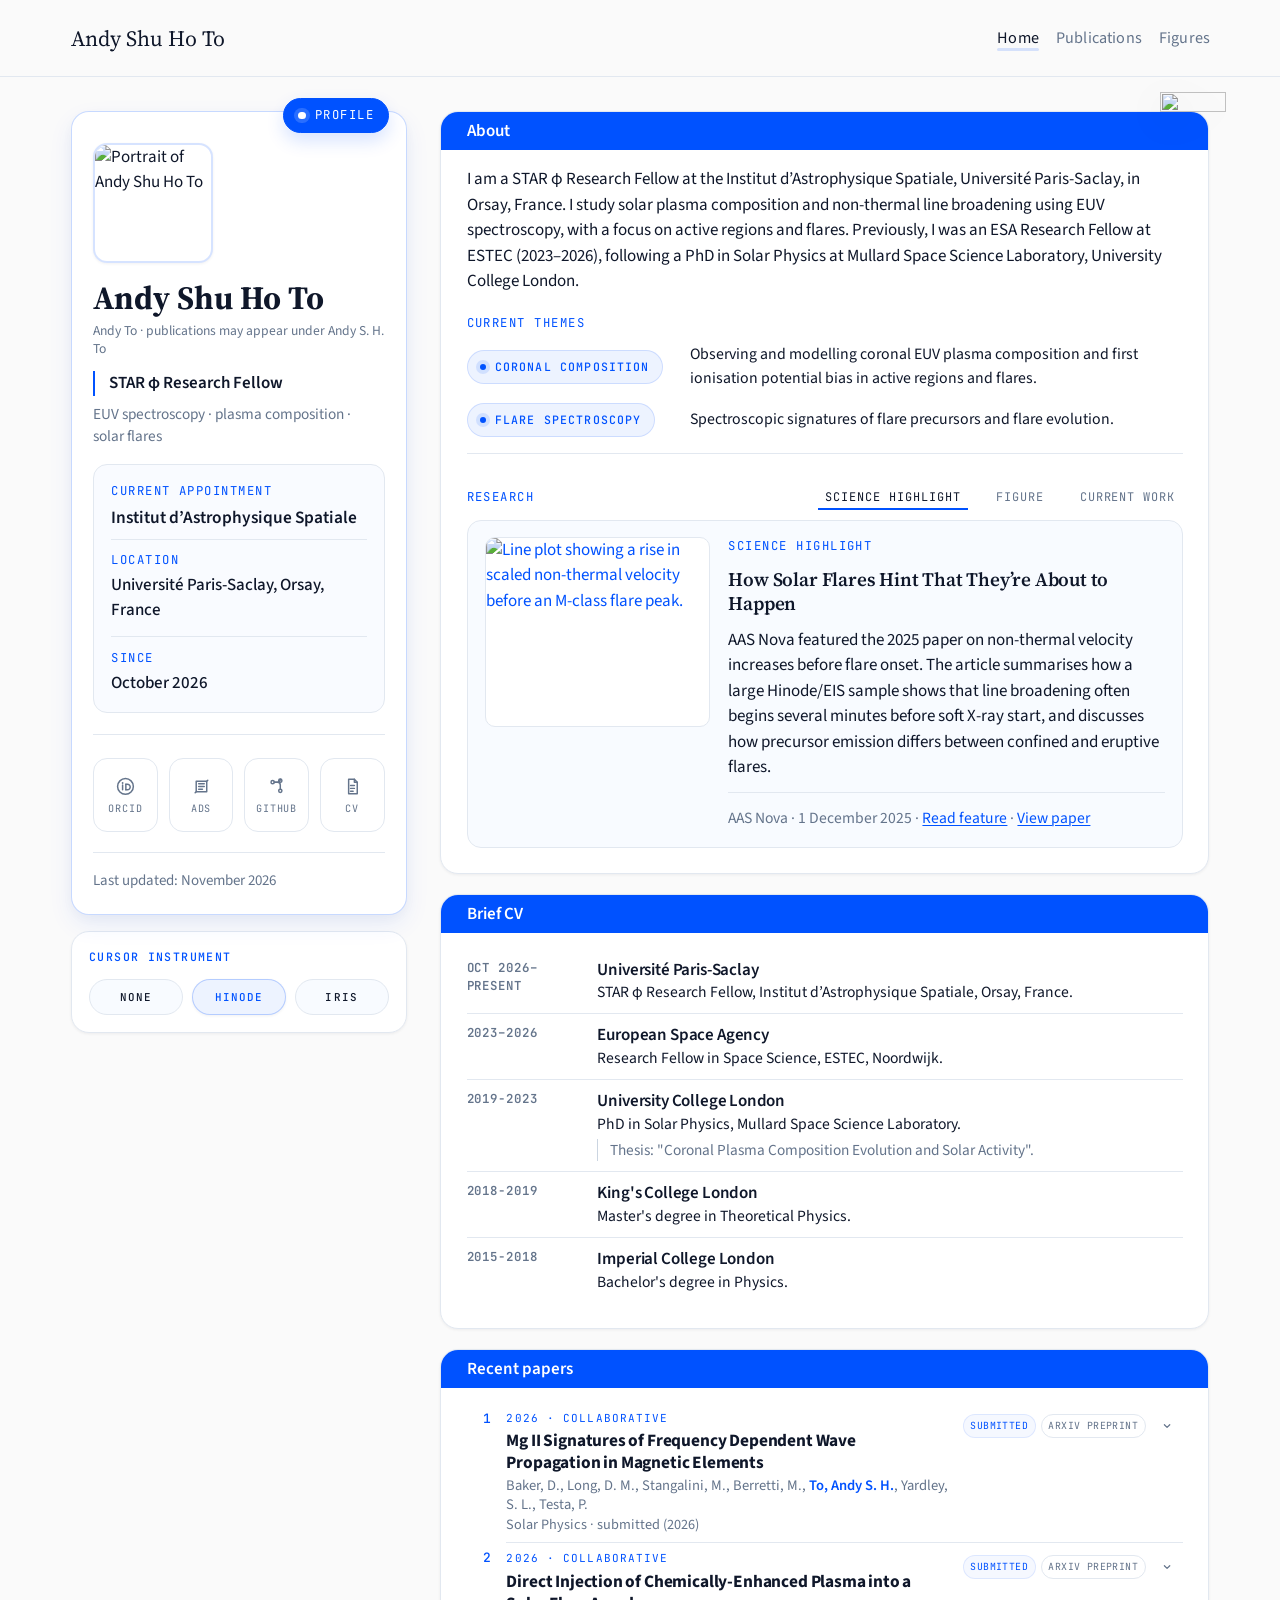
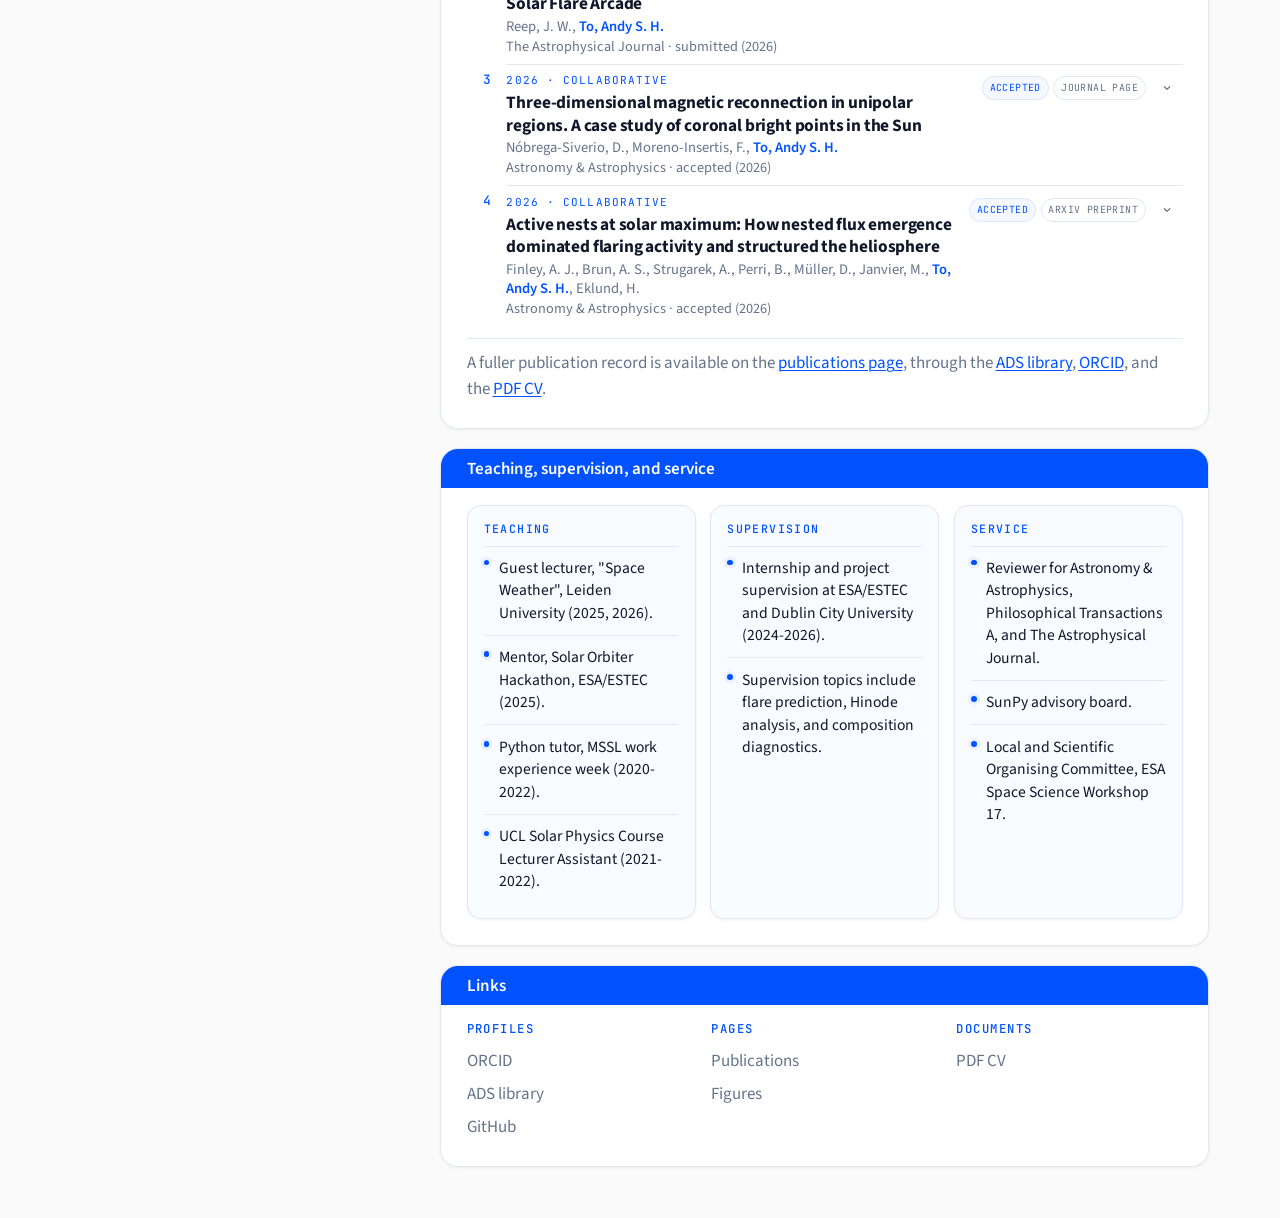
==== index.html @ 76ee3277 "Bring active research tab underline closer to its label" ====
<!DOCTYPE html>
<html lang="en">
<head>
<meta charset="utf-8"/>
<meta content="width=device-width, initial-scale=1.0" name="viewport"/>
<title>Andy Shu Ho To (Andy To) | Solar Physicist at IAS, Paris-Saclay</title>
<meta content="Academic homepage of Andy Shu Ho To, also listed as Andy To, a STAR φ Research Fellow at IAS, Université Paris-Saclay, in Orsay working on EUV spectroscopy, coronal plasma composition, solar flares, publications, and figures." name="description"/>
<meta content="Andy Shu Ho To" name="author"/>
<meta content="index, follow, max-image-preview:large" name="robots"/>
<meta content="index, follow, max-image-preview:large" name="googlebot"/>
<meta content="Andy Shu Ho To, Andy To, solar physics, solar physicist, EUV spectroscopy, ESTEC, ESA, solar flares, coronal plasma composition" name="keywords"/>
<meta content="#fafafa" name="theme-color"/>
<link href="./images/decorations/favicon-sun.png" rel="icon" type="image/png"/>
<link href="./images/decorations/favicon-sun.png" rel="apple-touch-icon"/>
<link href="https://andyto1234.github.io/" rel="canonical"/>
<meta content="Andy Shu Ho To (Andy To) | Solar Physicist at ESTEC" property="og:title"/>
<meta content="Solar physics, EUV spectroscopy, plasma composition, flare research, publications, figures, and academic activity by Andy Shu Ho To." property="og:description"/>
<meta content="profile" property="og:type"/>
<meta content="https://andyto1234.github.io/" property="og:url"/>
<meta content="Andy Shu Ho To" property="og:site_name"/>
<meta content="https://andyto1234.github.io/images/profile-2026.jpg" property="og:image"/>
<meta content="Portrait of Andy Shu Ho To, solar physicist and STAR φ Research Fellow." property="og:image:alt"/>
<meta content="summary_large_image" name="twitter:card"/>
<meta content="Andy Shu Ho To (Andy To) | Solar Physicist at ESTEC" name="twitter:title"/>
<meta content="Solar physics, EUV spectroscopy, plasma composition, flare research, publications, figures, and academic activity by Andy Shu Ho To." name="twitter:description"/>
<meta content="https://andyto1234.github.io/images/profile-2026.jpg" name="twitter:image"/>
<meta content="Portrait of Andy Shu Ho To, solar physicist and STAR φ Research Fellow." name="twitter:image:alt"/>
<link href="https://fonts.googleapis.com" rel="preconnect"/>
<link crossorigin="" href="https://fonts.gstatic.com" rel="preconnect"/>
<link href="https://fonts.googleapis.com/css2?family=JetBrains+Mono:wght@500&amp;family=Source+Sans+3:wght@400;600;700&amp;family=Source+Serif+4:wght@400;600&amp;display=swap" rel="stylesheet"/>
<link href="./style.css?v=20261106-tab-underline" rel="stylesheet"/>
<script type="application/ld+json">{
      "@context": "https://schema.org",
      "@graph": [
            {
                  "@type": "WebSite",
                  "@id": "https://andyto1234.github.io/#website",
                  "url": "https://andyto1234.github.io/",
                  "name": "Andy Shu Ho To",
                  "alternateName": "Andy To",
                  "description": "Academic homepage of Andy Shu Ho To with solar-physics research, publications, figures, and academic activity."
            },
            {
                  "@type": "Person",
                  "@id": "https://andyto1234.github.io/#person",
                  "name": "Andy Shu Ho To",
                  "alternateName": [
                        "Andy To",
                        "Andy S. H. To",
                        "Andy SH To"
                  ],
                  "givenName": "Andy",
                  "additionalName": "Shu Ho",
                  "familyName": "To",
                  "url": "https://andyto1234.github.io/",
                  "image": "https://andyto1234.github.io/images/profile-2026.jpg",
                  "description": "Solar physicist working on EUV spectroscopy, plasma composition, and solar flares at IAS, Université Paris-Saclay.",
                  "jobTitle": "STAR φ Research Fellow",
                  "mainEntityOfPage": "https://andyto1234.github.io/",
                  "identifier": "https://orcid.org/0000-0003-0774-9084",
                  "worksFor": {
                        "@type": "Organization",
                        "name": "Institut d’Astrophysique Spatiale, Université Paris-Saclay"
                  },
                  "workLocation": {
                        "@type": "Place",
                        "name": "Orsay, France"
                  },
                  "alumniOf": [
                        {
                              "@type": "CollegeOrUniversity",
                              "name": "University College London"
                        },
                        {
                              "@type": "CollegeOrUniversity",
                              "name": "King's College London"
                        },
                        {
                              "@type": "CollegeOrUniversity",
                              "name": "Imperial College London"
                        }
                  ],
                  "knowsAbout": [
                        "Solar physics",
                        "EUV spectroscopy",
                        "Coronal plasma composition",
                        "First ionisation potential bias",
                        "Solar flares"
                  ],
                  "sameAs": [
                        "https://orcid.org/0000-0003-0774-9084",
                        "https://github.com/andyto1234",
                        "https://ui.adsabs.harvard.edu/search/q=orcid%3A0000-0003-0774-9084&sort=date+desc"
                  ]
            },
            {
                  "@type": "BreadcrumbList",
                  "@id": "https://andyto1234.github.io/#breadcrumb",
                  "itemListElement": [
                        {
                              "@type": "ListItem",
                              "position": 1,
                              "name": "Home",
                              "item": "https://andyto1234.github.io/"
                        }
                  ]
            }
      ]
}</script>
</head>
<body>
<a class="skip-link" href="#main-content">Skip to content</a>
<header class="site-header">
<div class="container site-header__inner">
<a class="site-title" href="./">Andy Shu Ho To</a>
<nav aria-label="Primary" class="site-nav">
<a aria-current="page" href="./">Home</a>
<a href="./publications.html">Publications</a>
<a href="./figures.html">Figures</a>
</nav>
</div>
</header>
<main class="container page-layout" id="main-content">
<div class="rail-column">
<aside class="profile-card">
<p class="section-tag section-tag--inverted profile-card__tag">
<span aria-hidden="true" class="section-tag__dot"></span>
<span>Profile</span>
</p>
<img alt="Portrait of Andy Shu Ho To" class="profile-card__avatar" height="120" src="./images/profile-2026.jpg" width="120"/>
<h1 class="profile-card__name">Andy Shu Ho To</h1>
<p class="profile-card__alias">Andy To · publications may appear under Andy S. H. To</p>
<p class="profile-card__role">STAR φ Research Fellow</p>
<p class="profile-card__descriptor">
            EUV spectroscopy · plasma composition · solar flares
          </p>
<div class="profile-card__appointment">
<p class="appointment-card__label">Current appointment</p>
<h3 class="appointment-card__title">Institut d’Astrophysique Spatiale</h3>
<ul class="appointment-card__meta">
<li>
<span class="appointment-card__meta-label">Location</span>
<span>Université Paris-Saclay, Orsay, France</span>
</li>
<li>
<span class="appointment-card__meta-label">Since</span>
<span>October 2026</span>
</li>
</ul>
</div>
<ul aria-label="Profile links" class="profile-card__links">
<li>
<a aria-label="ORCID" class="profile-card__icon-link" href="https://orcid.org/0000-0003-0774-9084" rel="noreferrer noopener" target="_blank" title="ORCID">
<svg aria-hidden="true" viewbox="0 0 24 24">
<circle cx="12" cy="12" r="8.25"></circle>
<circle cx="9" cy="8.4" fill="currentColor" r="0.95" stroke="none"></circle>
<path d="M9 10.5v5"></path>
<path d="M12.4 15.5v-5.9"></path>
<path d="M12.4 9.6h1.6a2.95 2.95 0 1 1 0 5.9h-1.6"></path>
</svg>
<span class="profile-card__icon-label">ORCID</span>
<span class="sr-only">ORCID</span></a>
</li>
<li>
<a aria-label="ADS library" class="profile-card__icon-link" href="https://ui.adsabs.harvard.edu/search/q=orcid%3A0000-0003-0774-9084&amp;sort=date+desc" rel="noreferrer noopener" target="_blank" title="ADS library">
<svg aria-hidden="true" viewbox="0 0 24 24">
<path d="M6.5 6.5h11v11h-11z"></path>
<path d="M9.1 9.2h5.8"></path>
<path d="M9.1 12h5.8"></path>
<path d="M9.1 14.8h3.9"></path>
<path d="M18.6 5.4l-1.1 1.1"></path>
<path d="M5.4 18.6l1.1-1.1"></path>
</svg>
<span class="profile-card__icon-label">ADS</span>
<span class="sr-only">ADS library</span></a>
</li>
<li>
<a aria-label="GitHub" class="profile-card__icon-link" href="https://github.com/andyto1234" rel="noreferrer noopener" target="_blank" title="GitHub">
<svg aria-hidden="true" viewbox="0 0 24 24">
<circle cx="8" cy="7.5" r="1.7"></circle>
<circle cx="16" cy="6" r="1.7"></circle>
<circle cx="16" cy="16.5" r="1.7"></circle>
<path d="M9.7 7.5h3.3a3 3 0 0 0 3-3"></path>
<path d="M9.7 7.5h3.3a3 3 0 0 1 3 3v4.3"></path>
</svg>
<span class="profile-card__icon-label">GitHub</span>
<span class="sr-only">GitHub</span></a>
</li>
<li>
<a aria-label="PDF CV" class="profile-card__icon-link" download="" href="./documents/andy-shu-ho-to-cv.pdf" title="PDF CV">
<svg aria-hidden="true" viewbox="0 0 24 24">
<path d="M8 4.5h6l3 3v12H8z"></path>
<path d="M14 4.5v3h3"></path>
<path d="M10 11h4"></path>
<path d="M10 14h4"></path>
<path d="M10 17h2.7"></path>
</svg>
<span class="profile-card__icon-label">CV</span>
<span class="sr-only">PDF CV</span>
</a>
</li>
</ul>
<p class="profile-card__updated">Last updated: November 2026</p>
</aside>
<section aria-label="Cursor instrument" class="rail-card instrument-card">
<p class="instrument-card__label">Cursor instrument</p>
<div aria-label="Cursor instrument selector" class="instrument-switcher" role="group">
<button aria-pressed="false" class="instrument-switcher__button" data-cursor-instrument="none" type="button">
              None
            </button>
<button aria-pressed="true" class="instrument-switcher__button" data-cursor-instrument="hinode" type="button">
              Hinode
            </button>
<button aria-pressed="false" class="instrument-switcher__button" data-cursor-instrument="iris" type="button">
              IRIS
            </button>
</div>
</section>
</div>
<div class="content-column">
<section class="content-section intro-section content-section--bar" id="about">
<h2 class="section-header-bar">About</h2>
<figure aria-hidden="true" class="about-header__sun">
<img alt="" height="295" src="./images/decorations/about-sun.png" width="320"/>
</figure>
<div class="about-copy about-copy--wide">
<p class="about-summary">I am a STAR φ Research Fellow at the Institut d’Astrophysique Spatiale, Université Paris-Saclay, in Orsay, France. I study solar plasma composition and non-thermal line broadening using EUV spectroscopy, with a focus on active regions and flares. Previously, I was an ESA Research Fellow at ESTEC (2023–2026), following a PhD in Solar Physics at Mullard Space Science Laboratory, University College London.</p>
<div class="about-focus" id="science-interests">
<p class="about-focus__label">Current themes</p>
<div aria-label="Current themes" class="theme-detail-list">
<article class="theme-detail">
<p class="theme-detail__badge">
<span aria-hidden="true" class="theme-detail__dot"></span>
<span>Coronal composition</span>
</p>
<p class="theme-detail__body">
                    Observing and modelling coronal EUV plasma composition and first ionisation
                    potential bias in active regions and flares.
                  </p>
</article>
<article class="theme-detail">
<p class="theme-detail__badge">
<span aria-hidden="true" class="theme-detail__dot"></span>
<span>Flare spectroscopy</span>
</p>
<p class="theme-detail__body">
                    Spectroscopic signatures of flare precursors and flare
                    evolution.
                  </p>
</article>
</div>
</div>
<div class="about-support">
<div class="research-highlight" data-highlight-switcher="">
<div class="research-highlight__header">
<p class="research-highlight__label">Research</p>
<div aria-label="Research highlight views" class="research-highlight__tabs">
<button aria-controls="research-aas" aria-pressed="true" class="research-highlight__tab is-active" data-highlight-target="aas" type="button">
                      Science highlight
                    </button>
<button aria-controls="research-figure" aria-pressed="false" class="research-highlight__tab" data-highlight-target="figure" type="button">
                      Figure
                    </button>
<button aria-controls="current-work" aria-pressed="false" class="research-highlight__tab" data-highlight-target="current" type="button">Current work</button></div>
</div>
<div class="research-highlight__stage" data-highlight-stage="">
<div class="research-highlight__panel is-active" data-highlight-panel="aas" id="research-aas">
<div class="research-highlight__feature">
<a class="research-highlight__media" href="https://aasnova.org/2025/12/01/how-solar-flares-hint-that-theyre-about-to-happen/" rel="noreferrer noopener" target="_blank">
<img alt="Line plot showing a rise in scaled non-thermal velocity before an M-class flare peak." height="488" src="./images/highlights/aas-2025-onset.jpg" width="578"/>
</a>
<div class="research-highlight__body">
<p class="research-highlight__eyebrow">Science highlight</p>
<h3>How Solar Flares Hint That They’re About to Happen</h3>
<p>
                          AAS Nova featured the 2025 paper on non-thermal velocity
                          increases before flare onset. The article summarises how a
                          large Hinode/EIS sample shows that line broadening often
                          begins several minutes before soft X-ray start, and
                          discusses how precursor emission differs between confined
                          and eruptive flares.
                        </p>
<p class="research-highlight__meta">
                          AAS Nova · 1 December 2025 ·
                          <a href="https://aasnova.org/2025/12/01/how-solar-flares-hint-that-theyre-about-to-happen/" rel="noreferrer noopener" target="_blank">Read feature</a>
                          ·
                          <a href="https://ui.adsabs.harvard.edu/abs/2025ApJ...993..102T/abstract" rel="noreferrer noopener" target="_blank">View paper</a>
</p>
</div>
</div>
</div>
<div class="research-highlight__panel" data-highlight-panel="figure" hidden="" id="research-figure">
<div class="research-highlight__feature research-highlight__feature--wide-media">
<a class="research-highlight__media" href="./figures.html#paper-2024">
<img alt="Illustration of flare-loop downflows, chromospheric evaporation, and high- and low-FIP-bias plasma in reconnected loops." height="643" src="./images/figures/to-2024-downflow-illustration.png" width="1800"/>
</a>
<div class="research-highlight__body">
<p class="research-highlight__eyebrow">Paper figure</p>
<h3>Illustrating reconnection downflows and flare-loop composition</h3>
<p>
                          This illustration from To et al. (2024) summarizes the
                          interpretation proposed for the 2017 September 10 flare:
                          low-FIP-bias chromospheric evaporation fills the lower
                          flare loops, while high-FIP-bias plasma from reconnection
                          downflows remains concentrated near the loop top.
                        </p>
<p class="research-highlight__meta">
                          Astronomy &amp; Astrophysics, 2024 ·
                          <a href="./figures.html#paper-2024">View figure notes</a>
</p>
</div>
</div>
</div>
<div aria-label="Current work" class="research-highlight__panel" data-highlight-panel="current" hidden="" id="current-work"><div class="research-highlight__feature research-highlight__feature--current-work">

<dl class="fact-grid">
<div class="fact-grid__item">
<dt>First-author work</dt>
<dd class="fact-grid__detail"><div class="fact-grid__entry"><p class="fact-grid__headline">Nonthermal line broadening at solar flare footpoints is primarily field-aligned.</p><p>Nature Communications · in review, 2026.</p></div><div class="fact-grid__entry"><p class="fact-grid__headline">Chromospheric dynamics and turbulence regulate the solar FIP effect.</p><p>Philosophical Transactions of the Royal Society A, 2026.</p></div></dd>
</div>
<div class="fact-grid__item">
<dt>Coordination</dt>
<dd class="fact-grid__detail">
<div class="fact-grid__entry">
<p class="fact-grid__headline">
                    Solar Orbiter, Hinode, and IRIS
                  </p>
<p>Co-observation coordinator, 2024-present.</p>
</div>
<div class="fact-grid__entry">
<p class="fact-grid__headline">IRIS</p>
<p>Planner, 2024-2025.</p>
</div>
</dd>
</div>
<div class="fact-grid__item">
<dt>Dataset</dt>
<dd class="fact-grid__detail">
<div class="fact-grid__entry">
<p class="fact-grid__headline">
<a href="https://doi.org/10.5281/zenodo.15613861" rel="noreferrer noopener" target="_blank">Hinode/EIS Solar Flare Footpoint Non-Thermal Velocity
                      Dataset (2011-2024)</a>
</p>
<p>Zenodo, 2025.</p>
</div>
</dd>
</div>
<div class="fact-grid__item">
<dt>Observing time</dt>
<dd class="fact-grid__detail">
<div class="fact-grid__entry">
<p class="fact-grid__headline">JVLA S-band programme</p>
<p>
                    PI for observations on the correlation between solar
                    abundances and F10.7 radio emission.
                  </p>
<p class="fact-grid__support">
                    Joint observations with GREGOR, SST, IRIS, and Hinode.
                  </p>
</div>
</dd>
</div>
</dl>
</div></div></div>
</div>
</div>
</div>
</section>

<section class="content-section content-section--bar" id="brief-cv">
<h2 class="section-header-bar">Brief CV</h2>
<div class="timeline"><div class="timeline__row"><p class="timeline__dates">Oct 2026–present</p><div><p class="timeline__title">Université Paris-Saclay</p><p class="timeline__detail">STAR φ Research Fellow, Institut d’Astrophysique Spatiale, Orsay, France.</p></div></div>
<div class="timeline__row">
<p class="timeline__dates">2023–2026</p>
<div>
<p class="timeline__title">European Space Agency</p>
<p class="timeline__detail">
                  Research Fellow in Space Science, ESTEC, Noordwijk.
                </p>
</div>
</div>
<div class="timeline__row">
<p class="timeline__dates">2019-2023</p>
<div>
<p class="timeline__title">University College London</p>
<p class="timeline__detail">
                  PhD in Solar Physics, Mullard Space Science Laboratory.
                </p>
<p class="timeline__subdetail">
                  Thesis: "Coronal Plasma Composition Evolution and Solar
                  Activity".
                </p>
</div>
</div>
<div class="timeline__row">
<p class="timeline__dates">2018-2019</p>
<div>
<p class="timeline__title">King's College London</p>
<p class="timeline__detail">
                  Master's degree in Theoretical Physics.
                </p>
</div>
</div>
<div class="timeline__row">
<p class="timeline__dates">2015-2018</p>
<div>
<p class="timeline__title">Imperial College London</p>
<p class="timeline__detail">Bachelor's degree in Physics.</p>
</div>
</div>
</div>
</section>
<section class="content-section content-section--bar" id="selected-publications">
<h2 class="section-header-bar">Recent papers</h2>
<ol class="publication-list publication-list--numbered"><li class="publication-list__item" data-kind="collaborative" data-year="2026">
<article class="publication-card publication-card--bibliography">
<div class="publication-card__header" data-publication-trigger="">
<div class="publication-card__copy">
<p class="publication-card__eyebrow">2026 · Collaborative</p>
<p class="publication-list__title"><a href="https://arxiv.org/abs/2610.38861" rel="noreferrer noopener" target="_blank">Mg II Signatures of Frequency Dependent Wave Propagation in Magnetic Elements</a></p>
<p class="publication-card__authors">Baker, D., Long, D. M., Stangalini, M., Berretti, M., <span class="author-highlight">To, Andy S. H.</span>, Yardley, S. L., Testa, P.</p>
<p class="publication-card__meta">Solar Physics · submitted (2026)</p>
</div>
<div class="publication-card__actions">
<span class="bibliography-entry__chip">Submitted</span>
<a class="bibliography-entry__link" href="https://arxiv.org/abs/2610.38861" rel="noreferrer noopener" target="_blank">arXiv preprint</a> <button aria-controls="abstract-2026-mg-ii-signatures-of-frequency-dependent-wave-propagation-in-magnetic-elements" aria-expanded="false" aria-label="Show summary for Mg II Signatures of Frequency Dependent Wave Propagation in Magnetic Elements" class="publication-card__toggle" type="button">
<svg aria-hidden="true" viewbox="0 0 24 24"><path d="M8 10l4 4 4-4"></path></svg>
</button>
</div>
</div>
<div class="publication-card__abstract" id="abstract-2026-mg-ii-signatures-of-frequency-dependent-wave-propagation-in-magnetic-elements">
<div class="publication-card__abstract-inner">
<p>IRIS Mg II profiles and photospheric tracking link chromospheric spectral states to high-frequency waves in magnetic elements.</p>
</div>
</div>
</article>
</li><li class="publication-list__item" data-kind="collaborative" data-year="2026">
<article class="publication-card publication-card--bibliography">
<div class="publication-card__header" data-publication-trigger="">
<div class="publication-card__copy">
<p class="publication-card__eyebrow">2026 · Collaborative</p>
<p class="publication-list__title"><a href="https://arxiv.org/abs/2610.28961" rel="noreferrer noopener" target="_blank">Direct Injection of Chemically-Enhanced Plasma into a Solar Flare Arcade</a></p>
<p class="publication-card__authors">Reep, J. W., <span class="author-highlight">To, Andy S. H.</span></p>
<p class="publication-card__meta">The Astrophysical Journal · submitted (2026)</p>
</div>
<div class="publication-card__actions">
<span class="bibliography-entry__chip">Submitted</span>
<a class="bibliography-entry__link" href="https://arxiv.org/abs/2610.28961" rel="noreferrer noopener" target="_blank">arXiv preprint</a> <button aria-controls="abstract-2026-direct-injection-of-chemically-enhanced-plasma-into-a-solar-flare-arcade" aria-expanded="false" aria-label="Show summary for Direct Injection of Chemically-Enhanced Plasma into a Solar Flare Arcade" class="publication-card__toggle" type="button">
<svg aria-hidden="true" viewbox="0 0 24 24"><path d="M8 10l4 4 4-4"></path></svg>
</button>
</div>
</div>
<div class="publication-card__abstract" id="abstract-2026-direct-injection-of-chemically-enhanced-plasma-into-a-solar-flare-arcade">
<div class="publication-card__abstract-inner">
<p>Modelling shows that reconnection-driven plasma injection can reproduce enriched flare arcades and bright loop-top knots.</p>
</div>
</div>
</article>
</li><li class="publication-list__item" data-kind="collaborative" data-year="2026">
<article class="publication-card publication-card--bibliography">
<div class="publication-card__header" data-publication-trigger="">
<div class="publication-card__copy">
<p class="publication-card__eyebrow">2026 · Collaborative</p>
<p class="publication-list__title"><a href="https://doi.org/10.1051/0004-6361/202662789" rel="noreferrer noopener" target="_blank">Three-dimensional magnetic reconnection in unipolar regions. A case study of coronal bright points in the Sun</a></p>
<p class="publication-card__authors">Nóbrega-Siverio, D., Moreno-Insertis, F., <span class="author-highlight">To, Andy S. H.</span></p>
<p class="publication-card__meta">Astronomy &amp; Astrophysics · accepted (2026)</p>
</div>
<div class="publication-card__actions">
<span class="bibliography-entry__chip">Accepted</span>
<a class="bibliography-entry__link" href="https://doi.org/10.1051/0004-6361/202662789" rel="noreferrer noopener" target="_blank">Journal page</a> <button aria-controls="abstract-2026-three-dimensional-magnetic-reconnection-in-unipolar-regions-a-case-study-of-coronal-bright-points-in-the-sun" aria-expanded="false" aria-label="Show summary for Three-dimensional magnetic reconnection in unipolar regions. A case study of coronal bright points in the Sun" class="publication-card__toggle" type="button">
<svg aria-hidden="true" viewbox="0 0 24 24"><path d="M8 10l4 4 4-4"></path></svg>
</button>
</div>
</div>
<div class="publication-card__abstract" id="abstract-2026-three-dimensional-magnetic-reconnection-in-unipolar-regions-a-case-study-of-coronal-bright-points-in-the-sun">
<div class="publication-card__abstract-inner">
<p>Bifrost simulations and Hinode/EIS observations connect reconnection in apparently unipolar regions with coronal-bright-point heating and upflows.</p>
</div>
</div>
</article>
</li><li class="publication-list__item" data-kind="collaborative" data-year="2026">
<article class="publication-card publication-card--bibliography">
<div class="publication-card__header" data-publication-trigger="">
<div class="publication-card__copy">
<p class="publication-card__eyebrow">2026 · Collaborative</p>
<p class="publication-list__title"><a href="https://arxiv.org/abs/2608.26315" rel="noreferrer noopener" target="_blank">Active nests at solar maximum: How nested flux emergence dominated flaring activity and structured the heliosphere</a></p>
<p class="publication-card__authors">Finley, A. J., Brun, A. S., Strugarek, A., Perri, B., Müller, D., Janvier, M., <span class="author-highlight">To, Andy S. H.</span>, Eklund, H.</p>
<p class="publication-card__meta">Astronomy &amp; Astrophysics · accepted (2026)</p>
</div>
<div class="publication-card__actions">
<span class="bibliography-entry__chip">Accepted</span>
<a class="bibliography-entry__link" href="https://arxiv.org/abs/2608.26315" rel="noreferrer noopener" target="_blank">arXiv preprint</a> <button aria-controls="abstract-2026-active-nests-at-solar-maximum-how-nested-flux-emergence-dominated-flaring-activity-and-structured-the-heliosphere" aria-expanded="false" aria-label="Show summary for Active nests at solar maximum: How nested flux emergence dominated flaring activity and structured the heliosphere" class="publication-card__toggle" type="button">
<svg aria-hidden="true" viewbox="0 0 24 24"><path d="M8 10l4 4 4-4"></path></svg>
</button>
</div>
</div>
<div class="publication-card__abstract" id="abstract-2026-active-nests-at-solar-maximum-how-nested-flux-emergence-dominated-flaring-activity-and-structured-the-heliosphere">
<div class="publication-card__abstract-inner">
<p>Global monitoring shows that three active nests produced nearly 80% of solar flares over 156 days in 2024.</p>
</div>
</div>
</article>
</li></ol>
<p class="content-note">
            A fuller publication record is available on the
            <a href="./publications.html">publications page</a>, through the
            <a href="https://ui.adsabs.harvard.edu/search/q=orcid%3A0000-0003-0774-9084&amp;sort=date+desc" rel="noreferrer noopener" target="_blank">ADS library</a>,
            <a href="https://orcid.org/0000-0003-0774-9084" rel="noreferrer noopener" target="_blank">ORCID</a>, and the <a download="" href="./documents/andy-shu-ho-to-cv.pdf">PDF CV</a>.
          </p>
</section>
<section class="content-section content-section--bar" id="academic-roles">
<h2 class="section-header-bar">Teaching, supervision, and service</h2>
<div class="columns-3">
<article class="role-card">
<h3>Teaching</h3>
<ul class="activity-list">
<li>Guest lecturer, "Space Weather", Leiden University (2025, 2026).</li>
<li>Mentor, Solar Orbiter Hackathon, ESA/ESTEC (2025).</li>
<li>Python tutor, MSSL work experience week (2020-2022).</li>
<li>UCL Solar Physics Course Lecturer Assistant (2021-2022).</li>
</ul>
</article>
<article class="role-card">
<h3>Supervision</h3>
<ul class="activity-list">
<li>Internship and project supervision at ESA/ESTEC and Dublin City University (2024-2026).</li>
<li>Supervision topics include flare prediction, Hinode analysis, and composition diagnostics.</li>
</ul>
</article>
<article class="role-card">
<h3>Service</h3>
<ul class="activity-list">
<li>Reviewer for Astronomy &amp; Astrophysics, Philosophical Transactions A, and The Astrophysical Journal.</li>
<li>SunPy advisory board.</li>
<li>Local and Scientific Organising Committee, ESA Space Science Workshop 17.</li>
</ul>
</article>
</div>
</section>
<section class="content-section content-section--bar" id="links">
<h2 class="section-header-bar">Links</h2>
<div class="link-footer">
<div class="link-footer__group">
<h3>Profiles</h3>
<ul class="link-footer__list">
<li>
<a href="https://orcid.org/0000-0003-0774-9084" rel="noreferrer noopener" target="_blank">ORCID</a>
</li>
<li>
<a href="https://ui.adsabs.harvard.edu/search/q=orcid%3A0000-0003-0774-9084&amp;sort=date+desc" rel="noreferrer noopener" target="_blank">ADS library</a>
</li>
<li>
<a href="https://github.com/andyto1234" rel="noreferrer noopener" target="_blank">GitHub</a>
</li>
</ul>
</div>
<div class="link-footer__group">
<h3>Pages</h3>
<ul class="link-footer__list">
<li><a href="./publications.html">Publications</a></li>
<li><a href="./figures.html">Figures</a></li>
</ul>
</div>
<div class="link-footer__group">
<h3>Documents</h3>
<ul class="link-footer__list">
<li><a download="" href="./documents/andy-shu-ho-to-cv.pdf">PDF CV</a></li>
</ul>
</div>
</div>
</section>
</div>
</main>
<script>
      document.querySelectorAll("[data-highlight-switcher]").forEach((switcher) => {
        const buttons = Array.from(
          switcher.querySelectorAll("[data-highlight-target]")
        );
        const panels = Array.from(
          switcher.querySelectorAll("[data-highlight-panel]")
        );
        const stage = switcher.querySelector("[data-highlight-stage]");
        const reduceMotion = window.matchMedia("(prefers-reduced-motion: reduce)");
        let activePanel =
          panels.find((panel) => panel.classList.contains("is-active")) ||
          panels.find((panel) => !panel.hidden);
        let isTransitioning = false;
        let cleanupTimer = null;

        const setActiveHighlight = (target) => {
          const nextPanel = panels.find(
            (panel) => panel.dataset.highlightPanel === target
          );
          if (!nextPanel || nextPanel === activePanel || isTransitioning) {
            return;
          }

          buttons.forEach((button) => {
            const isActive = button.dataset.highlightTarget === target;
            button.classList.toggle("is-active", isActive);
            button.setAttribute("aria-pressed", String(isActive));
          });

          if (!stage || reduceMotion.matches || !activePanel) {
            panels.forEach((panel) => {
              const isActive = panel === nextPanel;
              panel.hidden = !isActive;
              panel.classList.toggle("is-active", isActive);
              panel.classList.remove("is-entering", "is-leaving");
            });
            activePanel = nextPanel;
            return;
          }

          isTransitioning = true;
          const currentPanel = activePanel;
          const currentFeature = currentPanel.querySelector(
            ".research-highlight__feature"
          );
          const nextFeature = nextPanel.querySelector(
            ".research-highlight__feature"
          );

          const finishTransition = () => {
            if (cleanupTimer) {
              window.clearTimeout(cleanupTimer);
              cleanupTimer = null;
            }

            stage.removeEventListener("transitionend", handleStageTransitionEnd);
            currentPanel.hidden = true;
            currentPanel.classList.remove("is-leaving");
            nextPanel.classList.remove("is-entering");
            nextPanel.classList.add("is-active");
            nextPanel.style.visibility = "";
            stage.classList.remove("is-animating");
            stage.style.height = "";
            activePanel = nextPanel;
            isTransitioning = false;
          };

          const handleStageTransitionEnd = (event) => {
            if (event.target === stage && event.propertyName === "height") {
              finishTransition();
            }
          };

          currentPanel.hidden = false;
          nextPanel.hidden = false;
          nextPanel.classList.remove("is-leaving");
          nextPanel.classList.add("is-entering");
          nextPanel.style.visibility = "hidden";

          const currentHeight =
            currentFeature?.offsetHeight || currentPanel.offsetHeight;
          const nextHeight = nextFeature?.offsetHeight || nextPanel.offsetHeight;

          stage.style.height = `${currentHeight}px`;
          stage.getBoundingClientRect();
          stage.classList.add("is-animating");
          stage.addEventListener("transitionend", handleStageTransitionEnd);

          window.requestAnimationFrame(() => {
            nextPanel.style.visibility = "";
            currentPanel.classList.remove("is-active");
            currentPanel.classList.add("is-leaving");
            nextPanel.classList.remove("is-entering");
            nextPanel.classList.add("is-active");
            stage.style.height = `${nextHeight}px`;
          });

          cleanupTimer = window.setTimeout(finishTransition, 420);
        };

        buttons.forEach((button) => {
          button.addEventListener("click", () => {
            setActiveHighlight(button.dataset.highlightTarget);
          });
        });

        const showLinkedPanel = () => {
          const panel = panels.find((panel) => `#${panel.id}` === window.location.hash);
          if (panel) {
            setActiveHighlight(panel.dataset.highlightPanel);
          }
        };
        window.addEventListener("hashchange", showLinkedPanel);
        showLinkedPanel();
      });

      document.querySelectorAll(".publication-card").forEach((card) => {
        const header = card.querySelector("[data-publication-trigger]");
        const button = card.querySelector(".publication-card__toggle");

        const setExpanded = (expanded) => {
          button.setAttribute("aria-expanded", String(expanded));
          card.classList.toggle("is-open", expanded);
        };

        const toggleExpanded = () => {
          setExpanded(button.getAttribute("aria-expanded") !== "true");
        };

        header.addEventListener("click", (event) => {
          if (event.target.closest("a") || event.target.closest("button")) {
            return;
          }
          toggleExpanded();
        });

        button.addEventListener("click", () => {
          toggleExpanded();
        });
      });
    </script>
<script src="./page-transition.js"></script>
<script src="./cursor-satellite.js"></script>
</body>
</html>
---- style.css ----
:root {
  --bg: #fafafa;
  --surface: #ffffff;
  --surface-alt: #f8fbff;
  --text: #0f172a;
  --muted: #64748b;
  --line: #e2e8f0;
  --line-strong: #cbd5e1;
  --accent: #0052ff;
  --accent-soft: rgba(0, 82, 255, 0.07);
  --accent-soft-strong: rgba(0, 82, 255, 0.12);
  --link: #0052ff;
  --link-hover: #1d4ed8;
  --focus: #0052ff;
  --font-sans: "Source Sans 3", "Helvetica Neue", Helvetica, sans-serif;
  --font-serif: "Source Serif 4", Georgia, serif;
  --font-mono: "JetBrains Mono", monospace;
  --container: 67rem;
  --radius-lg: 18px;
  --radius-md: 14px;
  --shadow-sm: 0 1px 3px rgba(15, 23, 42, 0.06);
  --shadow-md: 0 10px 24px rgba(15, 23, 42, 0.06);
  --shadow-accent: 0 10px 22px rgba(0, 82, 255, 0.12);
  --anchor-offset: 7rem;
  --motion-fast: 180ms;
  --motion-base: 240ms;
  --motion-slow: 320ms;
  --ease-standard: cubic-bezier(0.16, 1, 0.3, 1);
  --rail-sticky-offset: 6.5rem;
}

*,
*::before,
*::after {
  box-sizing: border-box;
}

html {
  font-size: 17px;
  scroll-behavior: smooth;
  scroll-padding-top: var(--anchor-offset);
}

body {
  margin: 0;
  min-width: 320px;
  background: var(--bg);
  color: var(--text);
  font-family: var(--font-sans);
  line-height: 1.5;
}

a {
  color: var(--link);
  text-decoration: underline;
  text-decoration-thickness: 1px;
  text-underline-offset: 0.14em;
}

a:hover {
  color: var(--link-hover);
}

a:focus-visible {
  outline: 3px solid var(--focus);
  outline-offset: 3px;
}

img {
  display: block;
  max-width: 100%;
}

h1,
h2,
h3,
p,
ul,
ol,
dl {
  margin: 0;
}

dt,
dd {
  margin: 0;
}

.sr-only {
  position: absolute;
  width: 1px;
  height: 1px;
  padding: 0;
  margin: -1px;
  overflow: hidden;
  clip: rect(0, 0, 0, 0);
  white-space: nowrap;
  border: 0;
}

section[id],
div[id] {
  scroll-margin-top: var(--anchor-offset);
}

.container {
  width: min(100% - 2rem, var(--container));
  margin: 0 auto;
}

.skip-link {
  position: absolute;
  left: 1rem;
  top: 1rem;
  transform: translateY(-180%);
  padding: 0.65rem 0.9rem;
  background: var(--text);
  color: #ffffff;
  text-decoration: none;
  z-index: 20;
}

.skip-link:focus-visible {
  transform: translateY(0);
}

.site-header {
  position: sticky;
  top: 0;
  z-index: 10;
  background: rgba(250, 250, 250, 0.94);
  border-bottom: 1px solid var(--line);
  backdrop-filter: blur(12px);
}

.site-header__inner {
  display: flex;
  align-items: center;
  justify-content: space-between;
  gap: 1.25rem;
  padding: 0.95rem 0;
}

.site-title {
  color: var(--text);
  font-family: var(--font-serif);
  font-size: 1.28rem;
  font-weight: 400;
  letter-spacing: 0;
  text-decoration: none;
}

.site-nav {
  display: flex;
  flex-wrap: wrap;
  gap: 0.5rem 1rem;
}

.site-nav a {
  position: relative;
  min-height: 44px;
  display: inline-flex;
  align-items: center;
  color: var(--muted);
  font-size: 0.95rem;
  letter-spacing: 0.01em;
  text-decoration: none;
  transition:
    color var(--motion-fast) ease,
    opacity var(--motion-fast) ease;
}

.site-nav a::after {
  content: "";
  position: absolute;
  left: 0;
  right: 0;
  bottom: 0.52rem;
  height: 0.2rem;
  border-radius: 999px;
  background: rgba(0, 82, 255, 0.2);
  opacity: 0;
  transform: scaleX(0.35);
  transform-origin: left center;
  transition:
    opacity var(--motion-fast) ease,
    transform var(--motion-base) var(--ease-standard),
    background-color var(--motion-fast) ease;
}

.site-nav a:hover,
.site-nav a:focus-visible {
  color: var(--text);
}

.site-nav a:hover::after,
.site-nav a:focus-visible::after {
  opacity: 1;
  transform: scaleX(1);
  background: rgba(0, 82, 255, 0.26);
}

.site-nav a[aria-current="page"] {
  color: var(--text);
}

.site-nav a[aria-current="page"]::after {
  opacity: 1;
  transform: scaleX(1);
  background: rgba(0, 82, 255, 0.15);
}

.page-layout {
  display: grid;
  grid-template-columns: minmax(17.75rem, 19.75rem) minmax(0, 1fr);
  gap: 2rem;
  align-items: start;
  padding: 2rem 0 3rem;
}

.site-header__inner,
.rail-column,
.page-layout > .profile-card,
.page-layout > .content-column,
.simple-page {
  opacity: 0.2;
  filter: blur(5px);
  will-change: opacity, transform, filter;
  animation: page-shell-enter 420ms var(--ease-standard) both;
}

.site-header__inner {
  animation-duration: 300ms;
}

.rail-column,
.page-layout > .profile-card {
  animation-delay: 40ms;
}

.page-layout > .content-column,
.simple-page {
  animation-delay: 90ms;
}

body.is-leaving {
  overflow: hidden;
}

body.is-leaving .site-header__inner,
body.is-leaving .rail-column,
body.is-leaving .page-layout > .profile-card,
body.is-leaving .page-layout > .content-column,
body.is-leaving .simple-page {
  animation: none;
  opacity: 0.22;
  filter: blur(4px);
  transition:
    opacity var(--motion-fast) var(--ease-standard),
    transform var(--motion-base) var(--ease-standard),
    filter var(--motion-base) var(--ease-standard);
  pointer-events: none;
}

body.is-leaving .site-header__inner {
  transform: translate3d(0, -0.22rem, 0);
}

body.is-leaving .rail-column,
body.is-leaving .page-layout > .profile-card {
  transform: translate3d(0, 0.55rem, 0);
}

body.is-leaving .page-layout > .content-column,
body.is-leaving .simple-page {
  transform: translate3d(0, 0.8rem, 0);
}

.rail-column {
  position: sticky;
  top: var(--rail-sticky-offset);
  display: grid;
  gap: 0.95rem;
  align-self: start;
  overflow: visible;
}

.cursor-satellite {
  position: fixed;
  top: 0;
  left: 0;
  z-index: 12;
  display: block;
  pointer-events: none;
  user-select: none;
  opacity: 0;
  transform: translate3d(-200%, -200%, 0);
  transform-origin: 42% 44%;
  will-change: transform, opacity;
  transition: opacity var(--motion-fast) ease;
}

.cursor-satellite.is-visible {
  opacity: 0.96;
}

.cursor-satellite__image {
  display: block;
  width: clamp(2.55rem, 3.15vw, 3.15rem);
  height: auto;
  filter: drop-shadow(0 10px 16px rgba(15, 23, 42, 0.18));
}

.cursor-satellite[data-instrument="iris"] .cursor-satellite__image {
  width: clamp(2.42rem, 3.24vw, 3.24rem);
}

.cursor-satellite[data-instrument="none"] .cursor-satellite__image {
  display: none;
}

.cursor-satellite__raster {
  position: absolute;
  top: 50%;
  left: calc(100% + 0.18rem);
  width: 3.76rem;
  padding: 0.14rem;
  border: 0.75px solid rgba(255, 255, 255, 0.14);
  border-radius: 0.42rem;
  background: rgba(15, 23, 42, 0.84);
  box-shadow: 0 10px 18px rgba(15, 23, 42, 0.18);
  opacity: 0;
  overflow: hidden;
  transform: translate3d(0.3rem, -48%, 0) scale(0.94);
  transform-origin: left center;
  transition:
    opacity var(--motion-base) var(--ease-standard),
    transform var(--motion-base) var(--ease-standard);
  z-index: 1;
}

.cursor-satellite__raster::before {
  content: "";
  position: absolute;
  left: -0.42rem;
  top: 50%;
  width: 0.34rem;
  height: 1px;
  background: rgba(255, 255, 255, 0.48);
  transform: translateY(-50%);
}

.cursor-satellite.is-eis-active .cursor-satellite__raster {
  opacity: 1;
  transform: translate3d(0, -48%, 0) scale(1);
}

.cursor-satellite.is-raster-left .cursor-satellite__raster {
  left: auto;
  right: calc(100% + 0.18rem);
  transform: translate3d(-0.3rem, -48%, 0) scale(0.94);
  transform-origin: right center;
}

.cursor-satellite.is-eis-active.is-raster-left .cursor-satellite__raster {
  transform: translate3d(0, -48%, 0) scale(1);
}

.cursor-satellite.is-raster-left .cursor-satellite__raster::before {
  left: auto;
  right: -0.42rem;
}

.cursor-satellite__raster-frame {
  position: relative;
  padding: 0.1rem;
  border: 0.75px solid rgba(255, 255, 255, 0.11);
  border-radius: 0.22rem;
  background: #06080d;
  overflow: hidden;
}

.cursor-satellite__raster-viewport {
  position: relative;
  width: 100%;
  aspect-ratio: 26 / 27;
  background: rgba(255, 255, 255, 0.06);
  overflow: hidden;
  --raster-mask-left: 100%;
  --iris-left-bar: 0%;
  --iris-right-bar: 0%;
  --iris-bar-opacity: 0;
}

.cursor-satellite__raster-image {
  display: block;
  width: 100%;
  height: 100%;
  object-fit: cover;
  image-rendering: pixelated;
  clip-path: inset(0 0 0 var(--raster-mask-left));
}

.cursor-satellite__raster-slit {
  position: absolute;
  top: 0;
  left: var(--raster-mask-left);
  width: 1px;
  height: 100%;
  background: rgba(255, 255, 255, 0.95);
  box-shadow: 0 0 0.32rem rgba(255, 255, 255, 0.48);
  transform: translateX(-50%);
  opacity: 0;
}

.cursor-satellite[data-raster-mode="iris"] .cursor-satellite__raster {
  width: 3.58rem;
  left: calc(100% + 0.28rem);
}

.cursor-satellite[data-raster-mode="iris"] .cursor-satellite__raster-viewport {
  aspect-ratio: 1;
  --raster-mask-left: 0%;
}

.cursor-satellite[data-raster-mode="iris"] .cursor-satellite__raster-image {
  image-rendering: auto;
  clip-path: inset(0);
}

.cursor-satellite__raster-viewport::before,
.cursor-satellite__raster-viewport::after {
  content: "";
  position: absolute;
  top: 0;
  bottom: 0;
  background: rgba(0, 0, 0, 0.82);
  opacity: var(--iris-bar-opacity);
  z-index: 2;
  pointer-events: none;
}

.cursor-satellite__raster-viewport::before {
  left: 0;
  width: var(--iris-left-bar);
}

.cursor-satellite__raster-viewport::after {
  right: 0;
  width: var(--iris-right-bar);
}

.cursor-satellite[data-raster-mode="iris"] .cursor-satellite__raster-slit,
.cursor-satellite[data-raster-mode="none"] .cursor-satellite__raster {
  display: none;
}

.section-tag {
  display: inline-flex;
  align-items: center;
  gap: 0.55rem;
  margin-bottom: 0.85rem;
  padding: 0.45rem 0.8rem;
  border: 1px solid var(--accent-soft-strong);
  border-radius: 999px;
  background: var(--accent-soft);
  color: var(--accent);
  font-family: var(--font-mono);
  font-size: 0.72rem;
  letter-spacing: 0.12em;
  text-transform: uppercase;
}

.section-tag__dot {
  position: relative;
  width: 0.45rem;
  height: 0.45rem;
  border-radius: 999px;
  background: var(--accent);
  box-shadow: 0 0 0 4px rgba(0, 82, 255, 0.12);
}

.section-tag--inverted {
  background: var(--accent);
  border-color: var(--accent);
  color: #ffffff;
}

.section-tag--inverted .section-tag__dot {
  background: #ffffff;
  box-shadow: 0 0 0 4px rgba(255, 255, 255, 0.16);
}

.profile-card__tag .section-tag__dot {
  animation: profile-indicator-pulse 2.6s ease-out infinite;
}

.profile-card {
  position: sticky;
  top: var(--rail-sticky-offset);
  background: var(--surface);
  border: 1px solid rgba(0, 82, 255, 0.22);
  border-radius: var(--radius-lg);
  box-shadow:
    0 10px 24px rgba(0, 82, 255, 0.08),
    0 4px 16px rgba(15, 23, 42, 0.04);
  padding: 1.8rem 1.25rem 1.25rem;
  overflow: visible;
  transition:
    box-shadow var(--motion-base) var(--ease-standard),
    border-color var(--motion-fast) ease;
}

.rail-column > .profile-card {
  position: relative;
  top: 0;
  width: 100%;
}

.rail-column > .rail-card,
.publication-page-layout > .profile-card,
.figure-page-layout > .profile-card {
  width: 100%;
}

.profile-card:hover {
  border-color: rgba(0, 82, 255, 0.28);
  box-shadow:
    0 14px 28px rgba(0, 82, 255, 0.1),
    0 8px 20px rgba(15, 23, 42, 0.05);
}

.profile-card__avatar {
  width: 120px;
  height: 120px;
  object-fit: cover;
  object-position: center 28%;
  border: 2px solid rgba(0, 82, 255, 0.16);
  border-radius: var(--radius-md);
  box-shadow: var(--shadow-sm);
}

.profile-card__tag {
  position: absolute;
  top: -0.85rem;
  right: 1rem;
  margin-bottom: 0;
  box-shadow: 0 8px 18px rgba(0, 82, 255, 0.16);
  transition: box-shadow var(--motion-fast) ease;
}

.profile-card:hover .profile-card__tag {
  box-shadow: 0 10px 22px rgba(0, 82, 255, 0.18);
}

.profile-card__name {
  font-family: var(--font-serif);
  font-size: 1.92rem;
  line-height: 1.1;
  margin-top: 1rem;
  letter-spacing: 0;
}

.profile-card__alias {
  margin-top: 0.38rem;
  color: var(--muted);
  font-size: 0.8rem;
  line-height: 1.35;
}

.profile-card__role {
  display: block;
  margin-top: 0.7rem;
  padding-left: 0.8rem;
  border-left: 2px solid var(--accent);
  font-weight: 600;
  color: var(--text);
}

.profile-card__descriptor {
  margin-top: 0.42rem;
  color: var(--muted);
  font-size: 0.9rem;
  line-height: 1.45;
}

.profile-card__appointment {
  margin-top: 1rem;
  padding: 1rem;
  border: 1px solid var(--line);
  border-radius: var(--radius-md);
  background: rgba(0, 82, 255, 0.025);
}

.profile-card__appointment .appointment-card__label {
  display: block;
  margin-bottom: 0.45rem;
}

.profile-card__appointment .appointment-card__title {
  font-family: var(--font-sans);
  font-size: 1.02rem;
  font-weight: 600;
  padding-bottom: 0;
  border-bottom: 0;
}

.profile-card__appointment .appointment-card__meta {
  gap: 0;
  margin-top: 0.55rem;
}

.profile-card__appointment .appointment-card__meta li {
  grid-template-columns: 1fr;
  gap: 0.24rem;
  padding: 0.8rem 0 0.8rem;
  border-top: 1px solid var(--line);
}

.profile-card__appointment .appointment-card__meta li:last-child {
  padding-bottom: 0;
}

.profile-card__appointment .appointment-card__meta-label {
  line-height: 1.3;
}

.profile-card__appointment .appointment-card__meta li span:last-child {
  font-weight: 500;
  line-height: 1.45;
}

.profile-card__links {
  list-style: none;
  display: grid;
  grid-template-columns: repeat(4, minmax(0, 1fr));
  gap: 0.65rem;
  margin: 1.2rem 0 0;
  padding: 1.35rem 0 0;
  border-top: 1px solid var(--line);
}

.profile-card__icon-link {
  display: grid;
  justify-items: center;
  align-content: center;
  gap: 0.38rem;
  min-height: 4.35rem;
  padding: 0.55rem 0.25rem;
  border: 1px solid var(--line);
  border-radius: var(--radius-md);
  background: #ffffff;
  color: var(--muted);
  text-decoration: none;
  box-shadow: none;
  transition:
    color var(--motion-fast) ease,
    border-color var(--motion-fast) ease,
    background-color var(--motion-fast) ease,
    box-shadow var(--motion-fast) ease;
}

.profile-card__icon-link svg {
  width: 1.35rem;
  height: 1.35rem;
  stroke: currentColor;
  stroke-width: 1.55;
  fill: none;
  stroke-linecap: round;
  stroke-linejoin: round;
}

.profile-card__icon-label {
  font-family: var(--font-mono);
  font-size: 0.6rem;
  letter-spacing: 0.08em;
  line-height: 1;
  text-transform: uppercase;
}

.profile-card__icon-link:hover,
.profile-card__icon-link:focus-visible {
  color: var(--text);
  border-color: rgba(0, 82, 255, 0.2);
  background: var(--surface-alt);
  box-shadow: var(--shadow-sm);
}

.profile-card__icon-link:focus-visible {
  outline-offset: 2px;
}

.profile-card__updated {
  margin-top: 1.2rem;
  padding-top: 1rem;
  border-top: 1px solid var(--line);
  color: var(--muted);
  font-size: 0.88rem;
}

.rail-card {
  background: var(--surface);
  border: 1px solid var(--line);
  border-radius: var(--radius-lg);
  box-shadow: var(--shadow-sm);
  padding: 0.95rem 1rem 1rem;
}

.instrument-card__label {
  margin-bottom: 0.38rem;
  color: var(--accent);
  font-family: var(--font-mono);
  font-size: 0.68rem;
  font-weight: 500;
  letter-spacing: 0.12em;
  text-transform: uppercase;
}

.instrument-card__title {
  margin: 0;
  font-family: var(--font-sans);
  font-size: 1rem;
  font-weight: 600;
  line-height: 1.34;
  letter-spacing: -0.01em;
}

.instrument-card__note {
  margin-top: 0.35rem;
  color: var(--muted);
  font-size: 0.9rem;
  line-height: 1.45;
}

.instrument-switcher {
  display: grid;
  grid-template-columns: repeat(3, minmax(0, 1fr));
  gap: 0.5rem;
  margin-top: 0.8rem;
}

.instrument-switcher__button {
  display: inline-flex;
  align-items: center;
  justify-content: center;
  min-height: 2.1rem;
  padding: 0.4rem 0.55rem;
  border: 1px solid var(--line);
  border-radius: 999px;
  background: var(--surface-alt);
  color: var(--text);
  font-family: var(--font-mono);
  font-size: 0.64rem;
  font-weight: 500;
  letter-spacing: 0.1em;
  text-transform: uppercase;
  cursor: pointer;
  transition:
    border-color var(--motion-fast) ease,
    background-color var(--motion-fast) ease,
    color var(--motion-fast) ease,
    box-shadow var(--motion-fast) ease,
    transform var(--motion-fast) ease;
}

.instrument-switcher__button:hover,
.instrument-switcher__button:focus-visible {
  border-color: rgba(0, 82, 255, 0.24);
  background: #ffffff;
  color: var(--link-hover);
  box-shadow: var(--shadow-sm);
  transform: translateY(-1px);
}

.instrument-switcher__button[aria-pressed="true"] {
  border-color: rgba(0, 82, 255, 0.24);
  background: var(--accent-soft);
  color: var(--accent);
  box-shadow: var(--shadow-sm);
}

.about-copy--wide {
  max-width: 46rem;
}

.content-column {
  min-width: 0;
}

.publication-page-layout .content-column,
.figure-page-layout .content-column {
  display: grid;
  gap: 1rem;
}

.figure-page-layout .content-column {
  counter-reset: figure-counter;
}

.publication-page-layout .content-section,
.figure-page-layout .content-section {
  padding: 1.4rem 1.5rem;
}

.publication-page-layout .content-section + .content-section,
.figure-page-layout .content-section + .content-section {
  margin-top: 0;
}

.publication-rail__title,
.figure-rail__title {
  margin-top: 0.1rem;
}

.figure-rail__role,
.publication-rail__role {
  margin-top: 0.78rem;
}

.figure-rail__summary,
.publication-rail__summary {
  margin-top: 0.75rem;
  color: var(--text);
  line-height: 1.5;
}

.figure-rail__block,
.figure-rail__record,
.publication-rail__block,
.publication-rail__record {
  margin-top: 1.1rem;
}

.figure-rail__label,
.publication-rail__label {
  margin-bottom: 0.6rem;
  color: var(--accent);
  font-family: var(--font-mono);
  font-size: 0.72rem;
  letter-spacing: 0.12em;
  text-transform: uppercase;
}

.figure-rail__record,
.publication-rail__record {
  padding-top: 1rem;
  border-top: 1px solid var(--line);
}

.figure-rail__note,
.publication-rail__note {
  color: var(--muted);
  font-size: 0.92rem;
  line-height: 1.48;
}

.figure-rail__note a,
.publication-rail__note a {
  color: var(--accent);
  font-weight: 600;
  text-decoration-thickness: 1px;
  text-underline-offset: 0.16em;
}

.publication-filter-bar--rail {
  display: grid;
  grid-template-columns: repeat(2, minmax(0, 1fr));
  gap: 0.65rem;
  margin-top: 0;
}

.publication-filter-bar--rail .publication-filter {
  width: 100%;
  padding-right: 0.62rem;
  padding-left: 0.62rem;
}

.figure-index--rail {
  display: grid;
  grid-template-columns: repeat(3, minmax(0, 1fr));
  gap: 0.55rem;
}

.figure-index--rail li {
  min-width: 0;
}

.figure-index--rail a {
  width: 100%;
  min-height: 2rem;
  justify-content: center;
  padding: 0.4rem 0.72rem;
  font-family: var(--font-mono);
  font-size: 0.68rem;
  font-weight: 500;
  letter-spacing: 0.1em;
  text-transform: uppercase;
}

.content-section {
  background: var(--surface);
  border: 1px solid var(--line);
  border-radius: var(--radius-lg);
  box-shadow: var(--shadow-sm);
  padding: 1.5rem;
}

.content-section + .content-section {
  margin-top: 1.15rem;
}

.content-section > p + .simple-list,
.content-section > p + .link-grid,
.content-section > p + .figure-index,
.content-section > p + .page-index {
  margin-top: 1rem;
}

.content-section h2,
.page-heading {
  font-family: var(--font-serif);
  font-size: 1.52rem;
  font-weight: 400;
  line-height: 1.2;
  margin-bottom: 1rem;
  padding: 0 0 0.55rem;
  border-bottom: 1px solid var(--line);
  letter-spacing: 0;
}

.content-section h3 {
  font-size: 1.08rem;
  font-weight: 700;
  line-height: 1.3;
  letter-spacing: -0.01em;
}

.content-section.content-section--bar {
  --section-inset: 1.5rem;
  padding: 0 var(--section-inset) var(--section-inset);
}

.content-section .section-header-bar {
  margin: 0 calc(-1 * var(--section-inset)) 1rem;
  padding: 0.48rem var(--section-inset);
  border: 0;
  border-radius: calc(var(--radius-lg) - 1px) calc(var(--radius-lg) - 1px) 0 0;
  background: var(--accent);
  color: #ffffff;
  font-family: var(--font-sans);
  font-size: 1rem;
  font-weight: 600;
  line-height: 1.3;
  letter-spacing: 0;
}

.intro-grid,
.columns-3,
.link-grid,
.fact-grid {
  display: grid;
  gap: 1rem;
}

.intro-grid {
  grid-template-columns: minmax(0, 1.5fr) minmax(15rem, 1fr);
}

.about-copy {
  display: grid;
  gap: 1.05rem;
}

.intro-section {
  position: relative;
}

.about-header {
  padding-right: 0;
}

.about-header__sun {
  position: absolute;
  top: -1.15rem;
  right: -1.02rem;
  width: 3.85rem;
  margin: 0;
  pointer-events: auto;
  user-select: none;
  transform-origin: center;
  animation: aboutSunFloat 10.8s ease-in-out infinite;
  filter: drop-shadow(0 10px 18px rgba(15, 23, 42, 0.07));
  z-index: 1;
  isolation: isolate;
}

.about-header__sun img {
  position: relative;
  z-index: 1;
  display: block;
  width: 100%;
  height: auto;
}

.about-sun-easter-egg {
  position: absolute;
  top: calc(100% - 0.15rem);
  right: -0.35rem;
  display: none;
  align-items: center;
  gap: 0.28rem;
  opacity: 0;
  transform: translate3d(0.18rem, -0.12rem, 0) scale(0.96);
  transform-origin: top right;
  pointer-events: none;
  transition:
    opacity var(--motion-base) var(--ease-standard),
    transform var(--motion-base) var(--ease-standard);
  z-index: 3;
}

.about-sun-easter-egg.is-active {
  opacity: 1;
  transform: translate3d(0, 0, 0) scale(1);
}

.about-sun-easter-egg__satellite {
  display: block;
  width: 2rem;
  height: auto;
  filter: drop-shadow(0 8px 14px rgba(15, 23, 42, 0.18));
}

.about-sun-easter-egg[data-instrument="iris"] .about-sun-easter-egg__satellite {
  width: 2.08rem;
}

.about-sun-easter-egg[data-instrument="none"] {
  gap: 0;
}

.about-sun-easter-egg[data-instrument="none"] .about-sun-easter-egg__satellite {
  display: none;
}

.about-sun-easter-egg__raster {
  position: relative;
  width: 2.9rem;
  padding: 0.12rem;
  border: 0.75px solid rgba(255, 255, 255, 0.14);
  border-radius: 0.38rem;
  background: rgba(15, 23, 42, 0.84);
  box-shadow: 0 10px 18px rgba(15, 23, 42, 0.18);
  overflow: hidden;
}

.about-sun-easter-egg__raster::before {
  content: "";
  position: absolute;
  left: -0.34rem;
  top: 50%;
  width: 0.28rem;
  height: 1px;
  background: rgba(255, 255, 255, 0.46);
  transform: translateY(-50%);
}

.about-sun-easter-egg__frame {
  position: relative;
  padding: 0.08rem;
  border: 0.75px solid rgba(255, 255, 255, 0.11);
  border-radius: 0.2rem;
  background: #06080d;
  overflow: hidden;
}

.about-sun-easter-egg__viewport {
  position: relative;
  width: 100%;
  aspect-ratio: 26 / 27;
  background: rgba(255, 255, 255, 0.06);
  overflow: hidden;
  --raster-mask-left: 100%;
  --iris-left-bar: 0%;
  --iris-right-bar: 0%;
  --iris-bar-opacity: 0;
}

.about-sun-easter-egg__image {
  display: block;
  width: 100%;
  height: 100%;
  object-fit: cover;
  image-rendering: pixelated;
  clip-path: inset(0 0 0 var(--raster-mask-left));
}

.about-sun-easter-egg__slit {
  position: absolute;
  top: 0;
  left: var(--raster-mask-left);
  width: 1px;
  height: 100%;
  background: rgba(255, 255, 255, 0.95);
  box-shadow: 0 0 0.28rem rgba(255, 255, 255, 0.45);
  transform: translateX(-50%);
  opacity: 0;
}

.about-sun-easter-egg[data-raster-mode="iris"] .about-sun-easter-egg__raster {
  width: 2.9rem;
}

.about-sun-easter-egg[data-raster-mode="iris"] .about-sun-easter-egg__viewport {
  aspect-ratio: 1;
  --raster-mask-left: 0%;
}

.about-sun-easter-egg[data-raster-mode="iris"] .about-sun-easter-egg__image {
  image-rendering: auto;
  clip-path: inset(0);
}

.about-sun-easter-egg__viewport::before,
.about-sun-easter-egg__viewport::after {
  content: "";
  position: absolute;
  top: 0;
  bottom: 0;
  background: rgba(0, 0, 0, 0.82);
  opacity: var(--iris-bar-opacity);
  z-index: 2;
  pointer-events: none;
}

.about-sun-easter-egg__viewport::before {
  left: 0;
  width: var(--iris-left-bar);
}

.about-sun-easter-egg__viewport::after {
  right: 0;
  width: var(--iris-right-bar);
}

.about-sun-easter-egg[data-raster-mode="iris"] .about-sun-easter-egg__slit,
.about-sun-easter-egg[data-raster-mode="none"] .about-sun-easter-egg__raster {
  display: none;
}

.about-header__sun::before {
  content: "";
  position: absolute;
  top: var(--sun-fov-top, 29%);
  left: var(--sun-fov-left, 24%);
  width: var(--sun-fov-width, 46%);
  height: var(--sun-fov-height, 34%);
  border: 1.5px solid rgba(255, 255, 255, 0.94);
  border-radius: var(--sun-fov-radius, 0.14rem);
  box-shadow: 0 0 0.38rem rgba(255, 255, 255, 0.34);
  opacity: 0;
  transition: opacity var(--motion-fast) ease;
  transform: translateX(var(--sun-fov-shift, 0));
  z-index: 2;
}

.about-header__sun::after {
  content: "";
  position: absolute;
  top: var(--sun-slit-top, var(--sun-fov-top, 29%));
  left: var(--sun-scan-x, 70%);
  width: var(--sun-slit-width, 2px);
  height: var(--sun-slit-height, var(--sun-fov-height, 34%));
  background: rgba(255, 255, 255, 0.98);
  box-shadow: 0 0 0.42rem rgba(255, 255, 255, 0.54);
  opacity: 0;
  transform: translateX(calc(-50% + var(--sun-slit-shift, 0)));
  transition: opacity var(--motion-fast) ease;
  z-index: 2;
}

.about-header__sun[data-scan-mode="iris"]::before {
  --sun-fov-top: 58.5%;
  --sun-fov-left: 9%;
  --sun-fov-width: 22%;
  --sun-fov-height: 22%;
  --sun-fov-radius: 0.12rem;
  --sun-fov-shift: var(--sun-iris-shift, 0);
}

.about-header__sun[data-scan-mode="iris"]::after {
  --sun-slit-top: 58.5%;
  --sun-scan-x: 20%;
  --sun-slit-width: 1.5px;
  --sun-slit-height: 22%;
  --sun-slit-shift: var(--sun-iris-shift, 0);
}

.about-header__sun[data-scan-mode="hinode"]:hover::before,
.about-header__sun[data-scan-mode="iris"]:hover::before {
  opacity: 0.2;
}

.about-header__sun.is-scanning[data-scan-mode="hinode"]::before,
.about-header__sun.is-scanning[data-scan-mode="hinode"]::after,
.about-header__sun.is-scanning[data-scan-mode="iris"]::before,
.about-header__sun.is-scanning[data-scan-mode="iris"]::after {
  opacity: 1;
}

.about-header__sun.is-scanning[data-scan-mode="iris"]::before,
.about-header__sun.is-scanning[data-scan-mode="iris"]::after {
  animation: irisSunJitter 0.18s steps(2, end) infinite;
}

.about-header__sun[data-scan-mode="none"]::before,
.about-header__sun[data-scan-mode="none"]::after {
  opacity: 0 !important;
  animation: none;
}

.about-summary {
  color: var(--text);
  line-height: 1.5;
  max-width: 44rem;
  margin: 0;
}

.about-focus {
  display: grid;
  gap: 0.62rem;
  padding-top: 0.1rem;
  padding-bottom: 0.95rem;
  border-bottom: 1px solid var(--line);
}

.about-focus__label {
  color: var(--accent);
  font-family: var(--font-mono);
  font-size: 0.72rem;
  letter-spacing: 0.12em;
  text-transform: uppercase;
  margin: 0;
}

.theme-detail-list {
  display: grid;
  gap: 0.72rem;
}

.theme-detail {
  display: grid;
  grid-template-columns: minmax(0, 12.15rem) minmax(0, 1fr);
  align-items: center;
  gap: 0.35rem 1rem;
  padding: 0;
}

.theme-detail__badge {
  display: inline-flex;
  align-items: center;
  gap: 0.5rem;
  min-height: 2rem;
  width: fit-content;
  margin: 0;
  padding: 0.35rem 0.72rem;
  border: 1px solid rgba(0, 82, 255, 0.14);
  border-radius: 999px;
  background: var(--accent-soft);
  color: var(--accent);
  font-family: var(--font-mono);
  font-size: 0.68rem;
  font-weight: 500;
  letter-spacing: 0.1em;
  text-transform: uppercase;
}

.theme-detail__dot {
  width: 0.38rem;
  height: 0.38rem;
  flex: 0 0 auto;
  border-radius: 999px;
  background: var(--accent);
  box-shadow: 0 0 0 4px rgba(0, 82, 255, 0.12);
  animation: theme-chip-pulse 2.8s ease-out infinite;
}

.theme-detail:nth-child(2) .theme-detail__dot {
  animation-delay: 0.7s;
}

.theme-detail__body {
  color: var(--text);
  font-size: 0.93rem;
  line-height: 1.5;
  margin: 0;
}

.about-support {
  display: grid;
  gap: 0.72rem;
  padding-top: 0.8rem;
}

.research-highlight {
  display: grid;
  gap: 0.58rem;
}

.research-highlight__header {
  display: flex;
  flex-wrap: wrap;
  justify-content: space-between;
  gap: 0.6rem 1rem;
  align-items: baseline;
  padding-bottom: 0;
}

.research-highlight__label,
.research-highlight__eyebrow {
  color: var(--accent);
  font-family: var(--font-mono);
  font-size: 0.72rem;
  letter-spacing: 0.12em;
  text-transform: uppercase;
  margin: 0;
}

.research-highlight__tabs {
  display: inline-flex;
  align-items: baseline;
  flex-wrap: wrap;
  gap: 0.45rem 1.2rem;
}

.research-highlight__tab {
  min-height: 0;
  padding: 0.2rem 0.45rem 0.16rem;
  border: 0;
  border-bottom: 2px solid transparent;
  border-radius: 0;
  background: transparent;
  color: var(--muted);
  font-family: var(--font-mono);
  font-size: 0.7rem;
  letter-spacing: 0.08em;
  text-transform: uppercase;
  cursor: pointer;
  transition:
    color var(--motion-fast) ease,
    border-color var(--motion-fast) ease;
}

.research-highlight__tab:hover,
.research-highlight__tab:focus-visible {
  color: var(--text);
  border-color: rgba(0, 82, 255, 0.16);
}

.research-highlight__tab.is-active {
  border-color: var(--accent);
  color: var(--text);
  box-shadow: none;
}

.research-highlight__stage {
  position: relative;
  overflow: clip;
  will-change: height;
  transition: height var(--motion-slow) var(--ease-standard);
}

.research-highlight__panel[hidden] {
  display: none;
}

.research-highlight__panel {
  transition:
    opacity var(--motion-base) var(--ease-standard),
    transform var(--motion-slow) var(--ease-standard);
}

.research-highlight__stage.is-animating .research-highlight__panel {
  width: 100%;
}

.research-highlight__stage.is-animating .research-highlight__panel.is-entering,
.research-highlight__stage.is-animating .research-highlight__panel.is-leaving {
  position: absolute;
  inset: 0;
}

.research-highlight__stage.is-animating .research-highlight__panel.is-entering {
  opacity: 0;
  transform: translateY(0.65rem);
  pointer-events: none;
}

.research-highlight__stage.is-animating .research-highlight__panel.is-leaving {
  opacity: 0;
  transform: translateY(-0.35rem);
  pointer-events: none;
}

.research-highlight__feature {
  display: grid;
  grid-template-columns: minmax(12rem, 13.25rem) minmax(0, 1fr);
  gap: 1.1rem;
  align-items: start;
  padding: 0.95rem 1rem;
  border: 1px solid var(--line);
  border-radius: var(--radius-md);
  background: var(--surface-alt);
  box-shadow: none;
}

.research-highlight__feature--wide-media {
  grid-template-columns: 1fr;
}

.research-highlight__media {
  display: block;
  overflow: hidden;
  border: 1px solid var(--line);
  border-radius: calc(var(--radius-md) - 4px);
  background: #ffffff;
  text-decoration: none;
  box-shadow: none;
  transition: border-color var(--motion-fast) ease;
}

.research-highlight__media:hover,
.research-highlight__media:focus-visible {
  border-color: rgba(0, 82, 255, 0.18);
}

.research-highlight__media img {
  width: 100%;
  height: auto;
}

.research-highlight__feature--wide-media .research-highlight__media img {
  max-width: 100%;
}

.research-highlight__body {
  display: grid;
  gap: 0.7rem;
  min-width: 0;
}

.research-highlight__body h3 {
  margin: 0;
  font-family: var(--font-serif);
  font-size: 1.12rem;
  font-weight: 600;
  line-height: 1.28;
}

.research-highlight__body p:not(.research-highlight__eyebrow):not(.research-highlight__meta) {
  line-height: 1.5;
}

.research-highlight__meta {
  padding-top: 0.8rem;
  border-top: 1px solid var(--line);
  color: var(--muted);
  font-size: 0.92rem;
}

.fact-box {
  background: var(--surface-alt);
  border: 1px solid var(--line);
  border-radius: var(--radius-md);
  box-shadow: var(--shadow-sm);
  padding: 1rem;
}

.fact-box h3 {
  margin-bottom: 0.7rem;
}

.fact-box--appointment {
  display: grid;
  gap: 0.9rem;
  align-content: start;
}

.appointment-card__label,
.appointment-card__meta-label {
  color: var(--accent);
  font-family: var(--font-mono);
  font-size: 0.72rem;
  letter-spacing: 0.12em;
  text-transform: uppercase;
}

.appointment-card__title {
  margin: 0;
  padding-bottom: 0.85rem;
  border-bottom: 1px solid var(--line);
  font-family: var(--font-serif);
  font-size: 1.26rem;
  font-weight: 600;
  line-height: 1.2;
}

.appointment-card__meta {
  margin: 0;
  padding: 0;
  list-style: none;
  display: grid;
  gap: 0.85rem;
}

.appointment-card__meta li {
  display: grid;
  gap: 0.18rem;
}

.appointment-card__meta li span:last-child {
  color: var(--text);
  font-weight: 600;
  line-height: 1.45;
}

@keyframes aboutSunFloat {
  0%,
  100% {
    transform: translate3d(0, 0, 0) rotate(-1.8deg) scale(1);
  }

  25% {
    transform: translate3d(0.08rem, -0.12rem, 0) rotate(-0.7deg) scale(1.008);
  }

  50% {
    transform: translate3d(-0.1rem, -0.28rem, 0) rotate(0.9deg) scale(1.014);
  }

  75% {
    transform: translate3d(0.05rem, -0.18rem, 0) rotate(0.2deg) scale(1.009);
  }
}

@keyframes theme-chip-pulse {
  0%,
  100% {
    box-shadow:
      0 0 0 4px rgba(0, 82, 255, 0.12),
      0 0 0 0 rgba(0, 82, 255, 0.22);
  }

  70% {
    box-shadow:
      0 0 0 4px rgba(0, 82, 255, 0.12),
      0 0 0 0.48rem rgba(0, 82, 255, 0);
  }
}

@keyframes irisSunJitter {
  0%,
  100% {
    transform: translateX(0);
  }

  25% {
    transform: translateX(-1.6px);
  }

  50% {
    transform: translateX(1.9px);
  }

  75% {
    transform: translateX(-0.9px);
  }
}

@keyframes profile-indicator-pulse {
  0%,
  100% {
    box-shadow:
      0 0 0 4px rgba(255, 255, 255, 0.16),
      0 0 0 0 rgba(255, 255, 255, 0.26);
  }

  65% {
    box-shadow:
      0 0 0 4px rgba(255, 255, 255, 0.16),
      0 0 0 0.55rem rgba(255, 255, 255, 0);
  }
}

@keyframes page-shell-enter {
  0% {
    opacity: 0.2;
    transform: translate3d(0, 0.95rem, 0);
    filter: blur(5px);
  }

  100% {
    opacity: 1;
    transform: translate3d(0, 0, 0);
    filter: blur(0);
  }
}

.compact-list,
.simple-list,
.publication-list,
.link-grid {
  padding: 0;
}

.compact-list,
.simple-list,
.link-grid {
  list-style: none;
}

.compact-list li + li,
.simple-list li + li {
  margin-top: 0.45rem;
}

.simple-list li {
  padding-left: 1rem;
  position: relative;
}

.simple-list li::before {
  content: "\2022";
  position: absolute;
  left: 0;
  color: var(--muted);
}

.simple-list--compact li + li {
  margin-top: 0.35rem;
}

.fact-grid {
  grid-template-columns: repeat(2, minmax(0, 1fr));
}

.fact-grid__item {
  padding: 1rem;
  border: 1px solid var(--line);
  background: var(--surface-alt);
  border-radius: var(--radius-md);
  box-shadow: var(--shadow-sm);
  transition:
    box-shadow var(--motion-fast) ease,
    border-color var(--motion-fast) ease,
    background-color var(--motion-fast) ease;
}

.fact-grid__item:hover,
.role-card:hover,
.link-grid li:hover {
  box-shadow: var(--shadow-sm);
  border-color: rgba(0, 82, 255, 0.22);
  background: #fbfdff;
}

.fact-grid dt {
  margin-bottom: 0.7rem;
  color: var(--accent);
  font-family: var(--font-mono);
  font-size: 0.72rem;
  font-weight: 500;
  letter-spacing: 0.12em;
  text-transform: uppercase;
}

.fact-grid__detail {
  display: grid;
  gap: 0.75rem;
}

.fact-grid__entry {
  display: grid;
  gap: 0.22rem;
  padding-top: 0.75rem;
  border-top: 1px solid var(--line);
}

.fact-grid__entry:first-child {
  padding-top: 0;
  border-top: 0;
}

.fact-grid__headline {
  color: var(--text);
  font-weight: 400;
  line-height: 1.45;
}

.fact-grid__headline a {
  color: var(--text);
  text-decoration: none;
}

.fact-grid__headline a:hover,
.fact-grid__headline a:focus-visible {
  color: var(--link-hover);
  text-decoration: underline;
  text-decoration-thickness: 1px;
}

.fact-grid__support {
  color: var(--muted);
}

.fact-grid__entry > p:not(.fact-grid__headline) {
  color: var(--muted);
  line-height: 1.45;
}

.timeline__row {
  display: grid;
  grid-template-columns: minmax(7rem, 8rem) minmax(0, 1fr);
  gap: 1rem;
  padding: 0.8rem 0;
  border-top: 1px solid var(--line);
}

.timeline__row:first-child {
  border-top: 0;
  padding-top: 0;
}

.timeline__dates {
  color: var(--muted);
  font-weight: 600;
  font-size: 0.9rem;
  letter-spacing: 0.04em;
  text-transform: uppercase;
  font-family: var(--font-mono);
}

.timeline__title {
  font-weight: 700;
  letter-spacing: -0.01em;
}

.timeline__detail {
  line-height: 1.45;
}

.timeline__subdetail {
  margin-top: 0.45rem;
  padding-left: 0.85rem;
  border-left: 2px solid var(--line-strong);
  color: var(--muted);
  line-height: 1.45;
}

.publication-list {
  margin: 0;
  padding: 0;
  list-style: none;
}

.publication-list--numbered {
  counter-reset: publication-counter;
}

.publication-list--numbered > .publication-list__item {
  counter-increment: publication-counter;
  display: grid;
  grid-template-columns: 1.5rem minmax(0, 1fr);
  column-gap: 0.85rem;
  align-items: start;
}

.publication-list--numbered > .publication-list__item::before {
  content: counter(publication-counter);
  display: block;
  padding-top: 0.9rem;
  color: var(--accent);
  font-family: var(--font-mono);
  font-size: 0.76rem;
  font-weight: 500;
  line-height: 1;
  letter-spacing: 0.08em;
  text-align: right;
}

.publication-list__item + .publication-list__item {
  margin-top: 0;
}

.publication-card {
  border-top: 1px solid var(--line);
  padding: 0.08rem 0;
  transition:
    border-color var(--motion-fast) ease,
    background-color var(--motion-fast) ease;
}

.publication-list__item:first-child .publication-card {
  border-top: 0;
  padding-top: 0;
}

.publication-card:hover {
  border-color: rgba(0, 82, 255, 0.22);
  background: rgba(0, 82, 255, 0.02);
}

.publication-card__header {
  display: grid;
  grid-template-columns: minmax(0, 1fr) auto;
  gap: 0.85rem;
  align-items: start;
  padding: 0.85rem 0;
  cursor: pointer;
}

.publication-card__copy {
  min-width: 0;
}

.publication-card__authors {
  margin-top: 0.26rem;
  color: var(--muted);
  line-height: 1.5;
}

.author-highlight {
  color: var(--accent);
  font-weight: 600;
}

.publication-card__eyebrow {
  margin-bottom: 0.42rem;
  color: var(--accent);
  font-family: var(--font-mono);
  font-size: 0.68rem;
  letter-spacing: 0.1em;
  text-transform: uppercase;
}

.publication-list__title {
  font-size: 1.08rem;
  font-weight: 700;
  color: var(--text);
  letter-spacing: -0.01em;
}

.publication-card__meta {
  margin-top: 0.22rem;
  color: var(--muted);
  line-height: 1.48;
}

.publication-list__title a {
  color: var(--text);
  text-decoration: none;
}

.publication-list__title a:hover,
.publication-list__title a:focus-visible {
  color: var(--link-hover);
  text-decoration: underline;
  text-decoration-thickness: 1px;
}

.publication-card__toggle {
  display: inline-flex;
  align-items: center;
  justify-content: flex-end;
  gap: 0.32rem;
  min-height: 2.5rem;
  padding: 0;
  border: 0;
  border-radius: 0;
  background: transparent;
  color: var(--muted);
  cursor: pointer;
  font-family: var(--font-mono);
  font-size: 0.68rem;
  letter-spacing: 0.1em;
  text-transform: uppercase;
  transition:
    color var(--motion-fast) ease,
    transform var(--motion-fast) ease;
}

.publication-card__toggle svg {
  width: 0.95rem;
  height: 0.95rem;
  stroke: currentColor;
  stroke-width: 1.8;
  fill: none;
  stroke-linecap: round;
  stroke-linejoin: round;
  transition: transform var(--motion-fast) ease;
}

.publication-card__toggle-label {
  line-height: 1;
}

.publication-card__actions {
  display: flex;
  flex-wrap: wrap;
  justify-content: flex-end;
  align-items: center;
  gap: 0.55rem;
}

.publication-card__toggle:hover,
.publication-card__toggle:focus-visible {
  color: var(--accent);
  transform: translateY(-1px);
}

.publication-card.is-open .publication-card__toggle {
  color: var(--accent);
}

.publication-card.is-open .publication-card__toggle svg {
  transform: rotate(180deg);
}

.publication-card__abstract {
  display: grid;
  grid-template-rows: 0fr;
  opacity: 0;
  margin-top: 0;
  transition:
    grid-template-rows var(--motion-base) var(--ease-standard),
    opacity var(--motion-fast) ease,
    margin-top var(--motion-fast) ease;
}

.publication-card.is-open .publication-card__abstract {
  grid-template-rows: 1fr;
  opacity: 1;
  margin-top: 0.1rem;
}

.publication-card__abstract-inner {
  min-height: 0;
  overflow: hidden;
  padding-left: 1rem;
  border-left: 2px solid transparent;
  transition: border-color var(--motion-fast) ease;
}

.publication-card.is-open .publication-card__abstract-inner {
  border-left-color: var(--line-strong);
}

.publication-card__abstract-label {
  margin: 0.25rem 0 0.3rem;
  color: var(--accent);
  font-family: var(--font-mono);
  font-size: 0.72rem;
  letter-spacing: 0.12em;
  text-transform: uppercase;
}

.publication-card__abstract-inner p:not(.publication-card__abstract-label) {
  font-size: 0.865rem;
  line-height: 1.44;
  color: var(--muted);
}

.publication-card--bibliography {
  padding: 0;
}

.publication-card--bibliography .publication-card__header {
  gap: 0.58rem 0.9rem;
  padding: 0.58rem 0;
}

.publication-card--bibliography .publication-card__authors {
  margin-top: 0.14rem;
  font-size: 0.86rem;
  line-height: 1.4;
}

.publication-card--bibliography .publication-card__meta {
  margin-top: 0.14rem;
  font-size: 0.84rem;
  line-height: 1.38;
}

.publication-card--bibliography .publication-card__toggle {
  min-height: 1.9rem;
}

.publication-card--bibliography .publication-card__actions {
  gap: 0.28rem;
}

.publication-card--bibliography .publication-card__abstract-inner {
  padding-left: 0.76rem;
}

.publication-card--bibliography .publication-card__eyebrow {
  margin-bottom: 0.32rem;
  font-size: 0.65rem;
}

.publication-card--bibliography .publication-list__title {
  font-size: 1.02rem;
  line-height: 1.34;
}

.publication-card--bibliography .bibliography-entry__chip,
.publication-card--bibliography .bibliography-entry__link,
.publication-card--bibliography .publication-card__toggle {
  font-size: 0.58rem;
}

.publication-card--bibliography .bibliography-entry__chip,
.publication-card--bibliography .bibliography-entry__link {
  min-height: 1.4rem;
  padding: 0.12rem 0.4rem;
}

.publication-card--bibliography.is-open .publication-card__abstract {
  margin-top: 0.06rem;
}

.publication-card--bibliography .publication-card__abstract-label {
  margin: 0.18rem 0 0.24rem;
  font-size: 0.69rem;
}

#selected-publications .publication-list {
  margin-top: -0.15rem;
}

#selected-publications .content-note {
  margin-top: 0.75rem;
  padding-top: 0.7rem;
}

#current-work .fact-grid {
  grid-template-columns: repeat(2, minmax(0, 1fr));
  gap: 0.8rem 1.2rem;
  margin: 0;
}

.research-highlight__feature--current-work {
  display: block;
  padding: 0.85rem 1rem;
}

#current-work .fact-grid__item {
  display: grid;
  grid-template-columns: 1fr;
  align-content: start;
  gap: 0.35rem;
  padding: 0;
  border: 0;
  border-radius: 0;
  background: transparent;
  box-shadow: none;
}

#current-work .fact-grid__item:last-child {
  border-bottom: 0;
}

#current-work .fact-grid__item:hover {
  background: transparent;
  box-shadow: none;
}

#current-work .fact-grid dt {
  margin: 0.2rem 0 0;
  font-size: 0.66rem;
  letter-spacing: 0.1em;
}

#current-work .fact-grid__detail {
  gap: 0.35rem;
}

#current-work .fact-grid__entry {
  gap: 0.16rem;
  padding-top: 0.55rem;
}

#current-work .fact-grid__headline {
  font-size: 0.99rem;
  font-weight: 600;
  line-height: 1.38;
}

#current-work .fact-grid__entry > p:not(.fact-grid__headline) {
  font-size: 0.91rem;
  line-height: 1.42;
}

#current-work .fact-grid__support {
  margin-top: 0.05rem;
  font-size: 0.89rem;
  line-height: 1.4;
}

#brief-cv .timeline {
  margin-top: -0.08rem;
}

#brief-cv .timeline__row {
  grid-template-columns: minmax(6.1rem, 6.9rem) minmax(0, 1fr);
  gap: 0.8rem;
  padding: 0.58rem 0;
}

#brief-cv .timeline__dates {
  font-size: 0.73rem;
  letter-spacing: 0.08em;
}

#brief-cv .timeline__title {
  font-size: 1rem;
  font-weight: 600;
  line-height: 1.34;
}

#brief-cv .timeline__detail {
  font-size: 0.92rem;
  line-height: 1.42;
}

#brief-cv .timeline__subdetail {
  margin-top: 0.24rem;
  padding-left: 0.7rem;
  border-left-width: 1px;
  font-size: 0.9rem;
  line-height: 1.46;
}

.content-note {
  margin-top: 1rem;
  color: var(--muted);
  padding-top: 0.85rem;
  border-top: 1px solid var(--line);
}

.page-index,
.figure-index {
  display: flex;
  flex-wrap: wrap;
  gap: 0.7rem;
  list-style: none;
  padding: 0;
}

.page-index a,
.figure-index a,
.figure-showcase__links a {
  display: inline-flex;
  align-items: center;
  min-height: 40px;
  padding: 0.55rem 0.85rem;
  border: 1px solid var(--line);
  border-radius: 999px;
  background: var(--surface-alt);
  color: var(--text);
  font-weight: 600;
  text-decoration: none;
  transition:
    box-shadow var(--motion-fast) ease,
    border-color var(--motion-fast) ease,
    color var(--motion-fast) ease,
    background-color var(--motion-fast) ease;
}

.page-index a:hover,
.page-index a:focus-visible,
.figure-index a:hover,
.figure-index a:focus-visible,
.figure-showcase__links a:hover,
.figure-showcase__links a:focus-visible {
  box-shadow: var(--shadow-sm);
  border-color: rgba(0, 82, 255, 0.28);
  color: var(--link-hover);
  background: #ffffff;
}

.page-index--years {
  gap: 0.55rem;
}

.page-index--years a {
  min-height: 2rem;
  padding: 0.4rem 0.72rem;
  font-family: var(--font-mono);
  font-size: 0.68rem;
  font-weight: 500;
  letter-spacing: 0.1em;
  text-transform: uppercase;
}

.publication-year-section + .publication-year-section {
  margin-top: 0.95rem;
  padding-top: 0.95rem;
  border-top: 1px solid var(--line);
}

.publication-year__heading {
  display: inline-flex;
  align-items: center;
  gap: 0.35rem;
  margin: 0 0 0.45rem;
  color: var(--accent);
  font-family: var(--font-mono);
  font-size: 0.72rem;
  font-weight: 500;
  letter-spacing: 0.12em;
  text-transform: uppercase;
}

.publication-filter-bar {
  display: flex;
  flex-wrap: wrap;
  gap: 0.65rem;
  margin-top: 1rem;
}

.publication-filter {
  display: inline-flex;
  align-items: center;
  justify-content: center;
  gap: 0.42rem;
  min-height: 2.15rem;
  padding: 0.45rem 0.8rem;
  border: 1px solid var(--line);
  border-radius: 999px;
  background: var(--surface-alt);
  color: var(--text);
  font-family: var(--font-mono);
  font-size: 0.68rem;
  font-weight: 500;
  letter-spacing: 0.1em;
  text-transform: uppercase;
  text-decoration: none;
  transition:
    border-color var(--motion-fast) ease,
    background-color var(--motion-fast) ease,
    color var(--motion-fast) ease,
    box-shadow var(--motion-fast) ease,
    transform var(--motion-fast) ease;
}

.publication-filter {
  cursor: pointer;
}

.publication-filter:hover,
.publication-filter:focus-visible {
  border-color: rgba(0, 82, 255, 0.24);
  background: #ffffff;
  color: var(--link-hover);
  box-shadow: var(--shadow-sm);
  transform: translateY(-1px);
}

.publication-filter[aria-pressed="true"] {
  border-color: rgba(0, 82, 255, 0.24);
  background: var(--accent-soft);
  color: var(--accent);
  box-shadow: var(--shadow-sm);
}

.publication-filter__count {
  display: inline-grid;
  min-width: 1.28rem;
  height: 1.28rem;
  place-items: center;
  padding: 0 0.28rem;
  border: 1px solid rgba(0, 82, 255, 0.16);
  border-radius: 999px;
  background: #ffffff;
  color: var(--accent);
  font-family: var(--font-mono);
  font-size: 0.62rem;
  line-height: 1;
  letter-spacing: 0;
  box-shadow: 0 2px 7px rgba(0, 82, 255, 0.08);
}

.publication-filter[aria-pressed="true"] .publication-filter__count {
  background: var(--accent);
  border-color: var(--accent);
  color: #ffffff;
}

.publication-list--master {
  position: relative;
  margin-top: 0.75rem;
}

.publication-list--numbered .publication-card__header {
  gap: 0.4rem 0.8rem;
  padding-block: 0.44rem;
}

.publication-list--numbered .publication-card__eyebrow {
  margin-bottom: 0.22rem;
}

.publication-list--numbered .publication-list__title {
  line-height: 1.28;
}

.publication-list--numbered .publication-card__authors,
.publication-list--numbered .publication-card__meta {
  margin-top: 0.1rem;
  line-height: 1.3;
}

.publication-list--numbered .publication-card__toggle {
  min-width: 1.9rem;
  justify-content: center;
}

.publication-list--numbered .publication-card.is-open .publication-card__header {
  padding-bottom: 0;
}

.publication-list--numbered .publication-card.is-open .publication-card__abstract {
  margin-top: 0;
}

.publication-list--numbered .publication-card.is-open .publication-card__abstract-inner {
  padding-block: 0.45rem;
}

.publication-list--numbered .publication-card__abstract-inner p {
  margin: 0;
  line-height: 1.36;
}

.publication-list--numbered > .publication-list__item::before {
  padding-top: 0.6rem;
}

.publication-list--master .publication-list__item {
  will-change: transform, opacity;
}

.publication-list--master .publication-list__item.is-group-break .publication-card {
  border-bottom: 2px solid var(--accent);
  padding-bottom: 0.2rem;
}

.bibliography-group + .bibliography-group {
  margin-top: 1.3rem;
  padding-top: 1.1rem;
  border-top: 1px solid var(--line);
}

.bibliography-group__title {
  margin-bottom: 0.8rem;
  color: var(--accent);
  font-family: var(--font-mono);
  font-size: 0.72rem;
  font-weight: 500;
  letter-spacing: 0.12em;
  text-transform: uppercase;
}

.bibliography-list {
  margin: 0;
  padding: 0;
  list-style: none;
}

.bibliography-list > li + li .bibliography-entry {
  border-top: 1px solid var(--line);
}

.bibliography-entry {
  display: grid;
  grid-template-columns: minmax(0, 1fr) auto;
  gap: 0.95rem 1rem;
  padding: 0.95rem 0;
  align-items: start;
}

.bibliography-entry__main {
  min-width: 0;
}

.bibliography-entry__title {
  font-size: 1.04rem;
  font-weight: 700;
  line-height: 1.38;
  letter-spacing: -0.01em;
  color: var(--text);
}

.bibliography-entry__title a {
  color: var(--text);
  text-decoration: none;
}

.bibliography-entry__title a:hover,
.bibliography-entry__title a:focus-visible {
  color: var(--link-hover);
  text-decoration: underline;
  text-decoration-thickness: 1px;
}

.bibliography-entry__authors,
.bibliography-entry__meta {
  color: var(--muted);
  line-height: 1.52;
}

.bibliography-entry__authors {
  margin-top: 0.26rem;
}

.bibliography-entry__meta {
  margin-top: 0.22rem;
  font-size: 0.95rem;
}

.bibliography-entry__aside {
  display: flex;
  flex-wrap: wrap;
  gap: 0.55rem;
  justify-content: flex-end;
  align-items: flex-start;
}

.bibliography-entry__chip,
.bibliography-entry__link {
  display: inline-flex;
  align-items: center;
  justify-content: center;
  min-height: 2.15rem;
  padding: 0.35rem 0.72rem;
  border: 1px solid var(--line);
  border-radius: 999px;
  font-family: var(--font-mono);
  font-size: 0.66rem;
  letter-spacing: 0.04em;
  line-height: 1;
  text-transform: uppercase;
}

.bibliography-entry__chip {
  background: rgba(0, 82, 255, 0.04);
  border-color: rgba(0, 82, 255, 0.1);
  color: var(--accent);
}

.bibliography-entry__link {
  background: transparent;
  color: var(--muted);
  text-decoration: none;
  transition:
    color var(--motion-fast) ease,
    border-color var(--motion-fast) ease,
    background-color var(--motion-fast) ease,
    box-shadow var(--motion-fast) ease;
}

.bibliography-entry__link:hover,
.bibliography-entry__link:focus-visible {
  color: var(--link-hover);
  border-color: rgba(0, 82, 255, 0.24);
  background: #ffffff;
  box-shadow: var(--shadow-sm);
}

.bibliography-entry__link:focus-visible {
  outline-offset: 2px;
}

.columns-3 {
  grid-template-columns: repeat(3, minmax(0, 1fr));
  gap: 0.85rem;
}

.role-card {
  padding: 0.88rem 0.95rem;
  border: 1px solid var(--line);
  background: var(--surface-alt);
  border-radius: var(--radius-md);
  box-shadow: var(--shadow-sm);
  transition:
    box-shadow var(--motion-fast) ease,
    border-color var(--motion-fast) ease,
    background-color var(--motion-fast) ease;
}

.role-card h3 {
  margin-bottom: 0.55rem;
  padding-bottom: 0.55rem;
  border-bottom: 1px solid var(--line);
  color: var(--accent);
  font-family: var(--font-mono);
  font-size: 0.68rem;
  font-weight: 500;
  letter-spacing: 0.12em;
  line-height: 1.4;
  text-transform: uppercase;
}

.activity-list {
  padding: 0;
  list-style: none;
}

.activity-list li {
  padding: 0.62rem 0 0.62rem 0.88rem;
  border-top: 1px solid var(--line);
  position: relative;
  color: var(--text);
  font-size: 0.92rem;
  line-height: 1.44;
}

.activity-list li:first-child {
  border-top: 0;
  padding-top: 0;
}

.activity-list li::before {
  content: "";
  position: absolute;
  left: 0;
  top: 0.92rem;
  width: 0.34rem;
  height: 0.34rem;
  border-radius: 999px;
  background: var(--accent);
  box-shadow: 0 0 0 3px var(--accent-soft);
}

.activity-list li:first-child::before {
  top: 0.18rem;
}

.link-grid {
  grid-template-columns: repeat(2, minmax(0, 1fr));
  gap: 0.9rem 1rem;
}

.link-grid li {
  padding: 0.9rem 1rem;
  background: var(--surface-alt);
  border: 1px solid var(--line);
  border-radius: var(--radius-md);
  box-shadow: var(--shadow-sm);
  transition:
    transform 180ms ease,
    box-shadow 180ms ease,
    border-color 180ms ease;
}

.link-grid a {
  font-weight: 700;
  letter-spacing: -0.01em;
  text-decoration: none;
}

.link-grid span {
  display: block;
  color: var(--muted);
  margin-top: 0.2rem;
}

.content-section--footer:hover {
  transform: none;
  box-shadow: none;
  border-top-color: var(--line);
}

.content-section--footer {
  padding: 1.35rem 0 0;
  background: transparent;
  border: 0;
  border-top: 1px solid var(--line);
  border-radius: 0;
  box-shadow: none;
}

.content-section--footer h2 {
  margin-bottom: 1rem;
  padding-bottom: 0;
  border-bottom: 0;
}

.link-footer {
  display: grid;
  grid-template-columns: repeat(3, minmax(0, 1fr));
  gap: 1.25rem 1.1rem;
}

.link-footer__group h3 {
  margin-bottom: 0.65rem;
  color: var(--accent);
  font-family: var(--font-mono);
  font-size: 0.72rem;
  font-weight: 500;
  letter-spacing: 0.12em;
  text-transform: uppercase;
}

.link-footer__list {
  margin: 0;
  padding: 0;
  list-style: none;
}

.link-footer__list li + li {
  margin-top: 0.45rem;
}

.link-footer__list a {
  color: var(--muted);
  text-decoration: none;
  transition: color var(--motion-fast) ease;
}

.link-footer__list a:hover,
.link-footer__list a:focus-visible {
  color: var(--text);
  text-decoration: underline;
}

.figure-page-layout .figure-showcase {
  counter-increment: figure-counter;
  display: grid;
  grid-template-columns: 1.5rem minmax(0, 1fr);
  column-gap: 0.85rem;
  padding: 1.18rem 1.32rem;
  transition:
    border-color var(--motion-fast) ease,
    background-color var(--motion-fast) ease,
    box-shadow var(--motion-fast) ease;
}

.figure-page-layout .figure-showcase.content-section--bar {
  display: block;
  padding: 0 var(--section-inset) var(--section-inset);
}

.figure-page-layout .figure-showcase.content-section--bar::before {
  content: none;
}

.figure-page-layout .figure-showcase:hover {
  border-color: rgba(0, 82, 255, 0.2);
  background: #fbfdff;
}

.figure-page-layout .figure-showcase::before {
  content: counter(figure-counter);
  grid-row: 1 / span 2;
  display: block;
  padding-top: 0.72rem;
  color: var(--accent);
  font-family: var(--font-mono);
  font-size: 0.76rem;
  font-weight: 500;
  line-height: 1;
  letter-spacing: 0.08em;
  text-align: right;
}

.figure-showcase > .section-tag,
.figure-showcase > .figure-showcase__grid {
  grid-column: 2;
}

.figure-showcase > .section-tag {
  justify-self: start;
  margin-bottom: 0.68rem;
}

.figure-showcase__grid {
  display: grid;
  grid-template-columns: minmax(12.5rem, 0.86fr) minmax(0, 1fr);
  gap: 1rem;
  align-items: start;
}

.figure-showcase h2 {
  margin-bottom: 0.2rem;
  padding: 0;
  border: 0;
  font-family: var(--font-sans);
  font-size: 1.06rem;
  font-weight: 700;
  line-height: 1.34;
  letter-spacing: 0;
}

.figure-showcase__meta {
  color: var(--muted);
  font-size: 0.84rem;
  line-height: 1.42;
}

.figure-showcase__media {
  margin: 0;
  padding: 0.7rem;
  border: 1px solid var(--line);
  border-radius: var(--radius-md);
  background: #ffffff;
  box-shadow: var(--shadow-sm);
}

.figure-showcase__media img {
  width: 100%;
  height: auto;
  margin: 0 auto;
}

.figure-showcase__body {
  display: grid;
  gap: 0.68rem;
}

.figure-showcase__text-block {
  display: grid;
  gap: 0.24rem;
  padding-left: 0.78rem;
  border-left: 2px solid var(--line-strong);
}

.figure-showcase__label {
  color: var(--accent);
  font-family: var(--font-mono);
  font-size: 0.68rem;
  letter-spacing: 0.12em;
  text-transform: uppercase;
}

.figure-showcase__text-block p:not(.figure-showcase__label) {
  font-size: 0.94rem;
  line-height: 1.45;
}

.figure-showcase__links {
  display: flex;
  flex-wrap: wrap;
  gap: 0.55rem;
  padding-top: 0.1rem;
}

.figure-showcase__links a {
  min-height: 1.4rem;
  padding: 0.12rem 0.4rem;
  border-radius: 999px;
  background: transparent;
  color: var(--muted);
  font-family: var(--font-mono);
  font-size: 0.58rem;
  font-weight: 500;
  letter-spacing: 0.04em;
  text-transform: uppercase;
}

.simple-page .content-section {
  box-shadow: var(--shadow-sm);
}

.simple-page {
  padding: 2rem 0 3rem;
  max-width: 46rem;
}

.simple-page__link-footer {
  margin-top: 1rem;
  padding-top: 1rem;
  border-top: 1px solid var(--line);
}

@media (hover: hover) and (pointer: fine) {
  .cursor-satellite {
    display: block;
  }
}

@media (hover: none), (pointer: coarse) {
  .about-sun-easter-egg {
    display: inline-flex;
    flex-direction: column;
    align-items: flex-end;
    gap: 0.34rem;
    top: calc(100% + 0.16rem);
    right: -0.08rem;
  }

  .about-sun-easter-egg__raster {
    width: 4.05rem;
  }

  .about-sun-easter-egg[data-raster-mode="iris"] .about-sun-easter-egg__raster {
    width: 4.28rem;
  }

  .about-sun-easter-egg__raster::before {
    left: 50%;
    top: -0.34rem;
    width: 1px;
    height: 0.28rem;
    transform: translateX(-50%);
  }
}

@media (max-width: 64rem) {
  .page-layout {
    grid-template-columns: 1fr;
  }

  .rail-column {
    position: static;
    top: auto;
    max-height: none;
    margin: 0;
    padding: 0;
    overflow: visible;
  }

  .profile-card {
    position: relative;
    top: 0;
    transform: none;
  }

  .about-header__sun {
    top: -0.9rem;
    right: -0.55rem;
    width: 3.05rem;
  }

  .about-sun-easter-egg {
    top: calc(100% + 0.12rem);
    right: -0.12rem;
  }

  .instrument-switcher {
    grid-template-columns: repeat(3, minmax(0, 1fr));
  }

  .about-sun-easter-egg__satellite {
    width: 1.85rem;
  }

  .about-sun-easter-egg[data-instrument="iris"] .about-sun-easter-egg__satellite {
    width: 1.88rem;
  }

  .about-sun-easter-egg__raster {
    width: 4.1rem;
  }

  .about-sun-easter-egg[data-raster-mode="iris"] .about-sun-easter-egg__raster {
    width: 4.32rem;
  }

  .intro-grid,
  .fact-grid,
  .columns-3,
  .link-grid,
  .research-highlight__feature,
  .figure-showcase__grid,
  .bibliography-entry,
  .link-footer {
    grid-template-columns: 1fr;
  }

  .theme-detail {
    grid-template-columns: 1fr;
    gap: 0.32rem;
  }

  .publication-list--numbered > .publication-list__item {
    grid-template-columns: 1.2rem minmax(0, 1fr);
    column-gap: 0.65rem;
  }

  .publication-list--numbered > .publication-list__item::before {
    padding-top: 0.76rem;
    font-size: 0.7rem;
  }

  .figure-page-layout .figure-showcase {
    grid-template-columns: 1.2rem minmax(0, 1fr);
    column-gap: 0.65rem;
  }

  .figure-page-layout .figure-showcase::before {
    padding-top: 0.66rem;
    font-size: 0.7rem;
  }

  .publication-card__header {
    grid-template-columns: 1fr;
  }

  .publication-filter-bar--rail {
    grid-template-columns: repeat(2, minmax(0, 1fr));
  }

  .figure-index--rail {
    grid-template-columns: repeat(3, minmax(0, 1fr));
  }

  .publication-card__actions,
  .bibliography-entry__aside {
    justify-content: flex-start;
  }
}

@media (min-width: 64.01rem) and (max-height: 62rem) {
  .rail-column,
  .publication-page-layout > .profile-card,
  .figure-page-layout > .profile-card {
    position: relative;
    top: 0;
    max-height: none;
    overflow: visible;
  }
}

@media (prefers-reduced-motion: reduce) {
  html {
    scroll-behavior: auto;
  }

  .site-header__inner,
  .rail-column,
  .page-layout > .profile-card,
  .page-layout > .content-column,
  .simple-page {
    animation: none;
    opacity: 1;
    filter: none;
    transform: none;
    will-change: auto;
  }

  .about-header__sun {
    animation: none;
    transform: none;
  }

  .theme-detail__dot {
    animation: none;
    box-shadow: 0 0 0 4px rgba(0, 82, 255, 0.12);
  }

  .profile-card,
  .profile-card__tag {
    transition: none;
  }

  .profile-card:hover,
  .profile-card:hover .profile-card__tag {
    transform: none;
  }

  .profile-card__tag .section-tag__dot {
    animation: none;
    box-shadow: 0 0 0 4px rgba(255, 255, 255, 0.16);
  }

  .publication-card,
  .publication-card__actions,
  .publication-card__toggle,
  .publication-card__toggle svg,
  .publication-card__abstract,
  .publication-card__abstract-inner,
  .research-highlight__tab,
  .research-highlight__stage,
  .research-highlight__panel,
  .research-highlight__feature,
  .research-highlight__media,
  .fact-grid__item,
  .role-card,
  .profile-card__icon-link,
  .instrument-switcher__button,
  .cursor-satellite__raster,
  .figure-index a,
  .figure-showcase__links a,
  .cursor-satellite {
    transition: none;
  }

  .cursor-satellite {
    display: none;
  }

  .about-sun-easter-egg {
    transition: none;
  }
}

@media (max-width: 40rem) {
  html {
    font-size: 16px;
  }

  .container {
    width: min(100% - 1rem, var(--container));
  }

  .site-header__inner {
    flex-direction: column;
    align-items: flex-start;
  }

  .site-nav {
    gap: 0.2rem 0.8rem;
  }

  .timeline__row {
    grid-template-columns: 1fr;
    gap: 0.3rem;
  }

  .content-section {
    padding: 1.1rem;
  }

  .content-section.content-section--bar {
    --section-inset: 1.1rem;
  }

  #current-work .fact-grid__item {
    grid-template-columns: 1fr;
    gap: 0.3rem;
  }

  #current-work .fact-grid {
    grid-template-columns: 1fr;
  }

  .profile-card__links {
    gap: 0.45rem;
  }

  .publication-page-layout .content-section,
  .figure-page-layout .content-section {
    padding: 1.2rem 1.2rem;
  }

  .publication-page-layout .content-section--bar,
  .figure-page-layout .content-section--bar {
    --section-inset: 1.2rem;
    padding: 0 var(--section-inset) var(--section-inset);
  }

  .rail-card {
    padding: 0.9rem 0.95rem 0.95rem;
  }

  .profile-card__icon-link {
    min-height: 4rem;
  }

  .instrument-switcher {
    grid-template-columns: 1fr;
  }

  .publication-filter-bar--rail {
    grid-template-columns: 1fr;
  }

  .figure-index--rail {
    grid-template-columns: repeat(2, minmax(0, 1fr));
  }
}
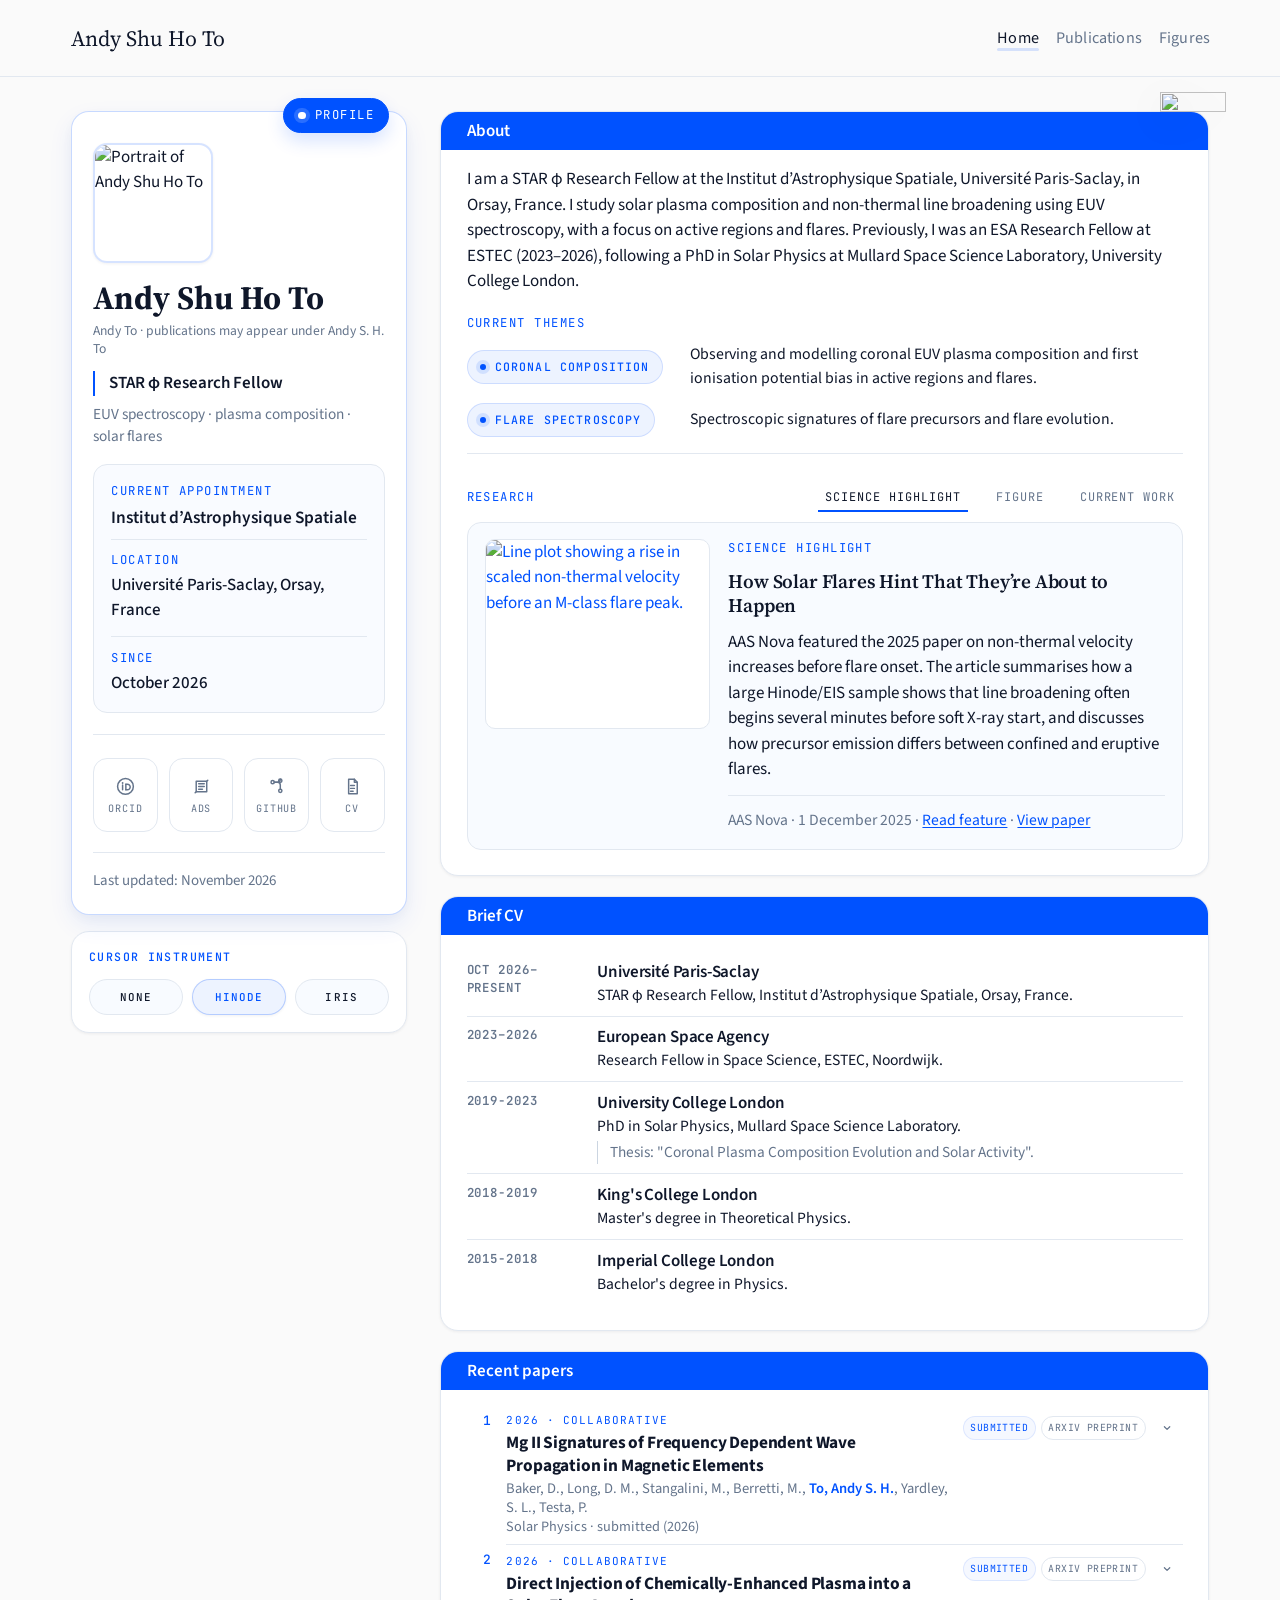
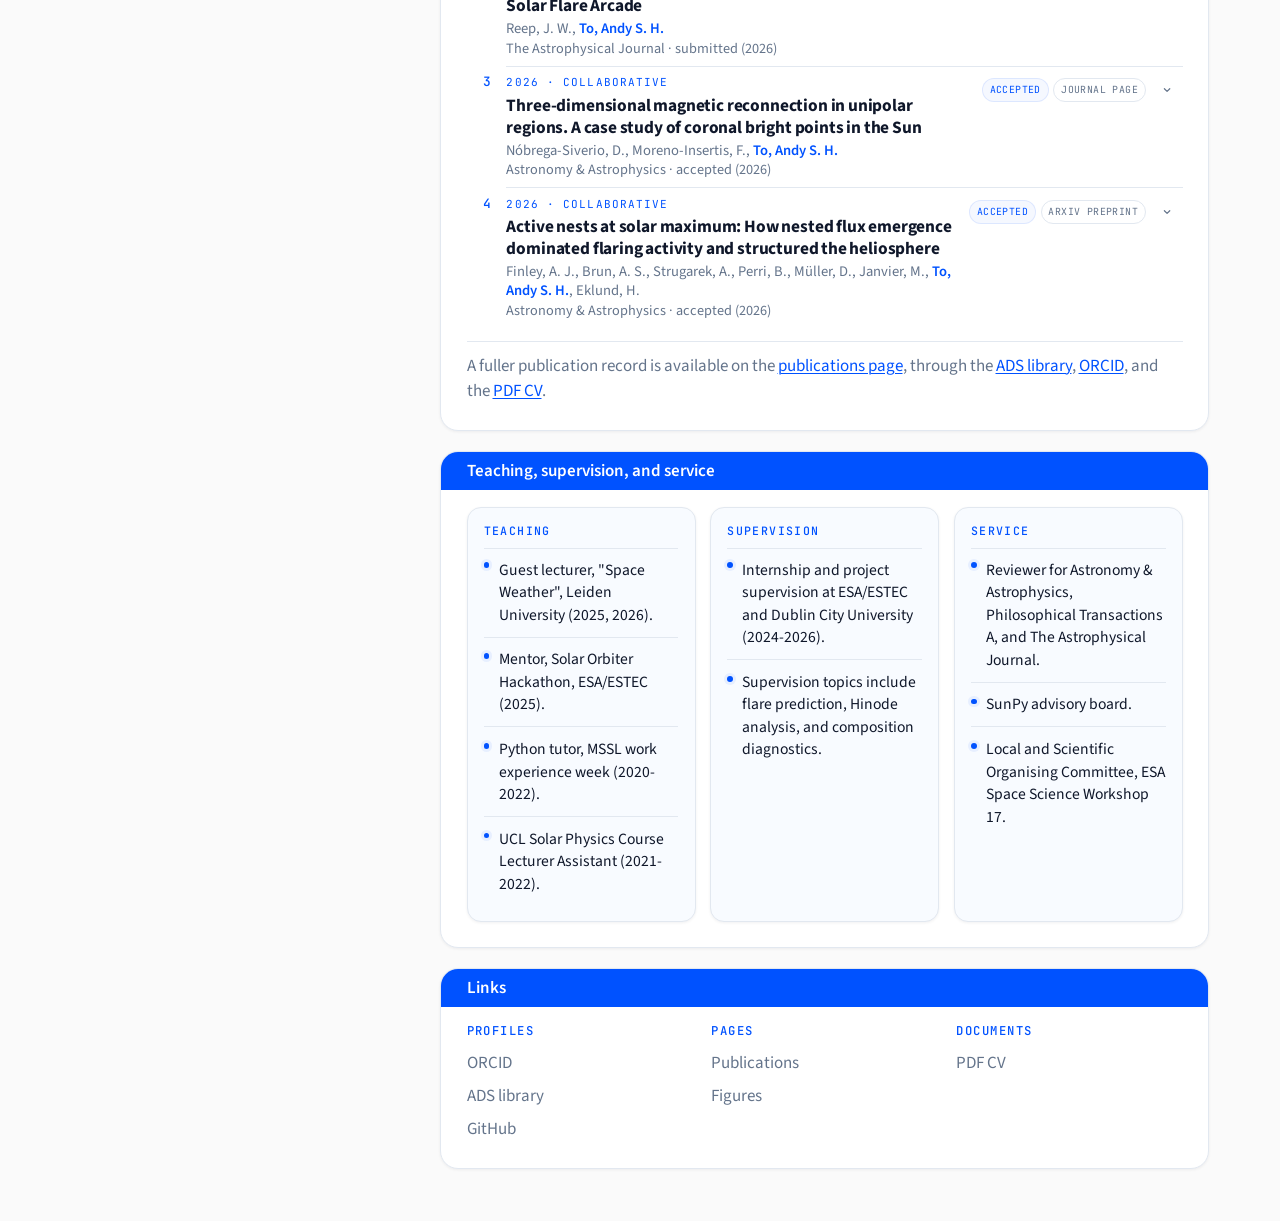
==== commit 9365d771: "Balance spacing between research tab labels and underline" ====
--- a/index.html
+++ b/index.html
@@ -28,7 +28,7 @@
 <link href="https://fonts.googleapis.com" rel="preconnect"/>
 <link crossorigin="" href="https://fonts.gstatic.com" rel="preconnect"/>
 <link href="https://fonts.googleapis.com/css2?family=JetBrains+Mono:wght@500&amp;family=Source+Sans+3:wght@400;600;700&amp;family=Source+Serif+4:wght@400;600&amp;display=swap" rel="stylesheet"/>
-<link href="./style.css?v=20261106-tab-underline" rel="stylesheet"/>
+<link href="./style.css?v=20261106-tab-underline-balanced" rel="stylesheet"/>
 <script type="application/ld+json">{
       "@context": "https://schema.org",
       "@graph": [
--- a/style.css
+++ b/style.css
@@ -1335,7 +1335,7 @@
 
 .research-highlight__tab {
   min-height: 0;
-  padding: 0.2rem 0.45rem 0.16rem;
+  padding: 0.2rem 0.45rem 0.29rem;
   border: 0;
   border-bottom: 2px solid transparent;
   border-radius: 0;
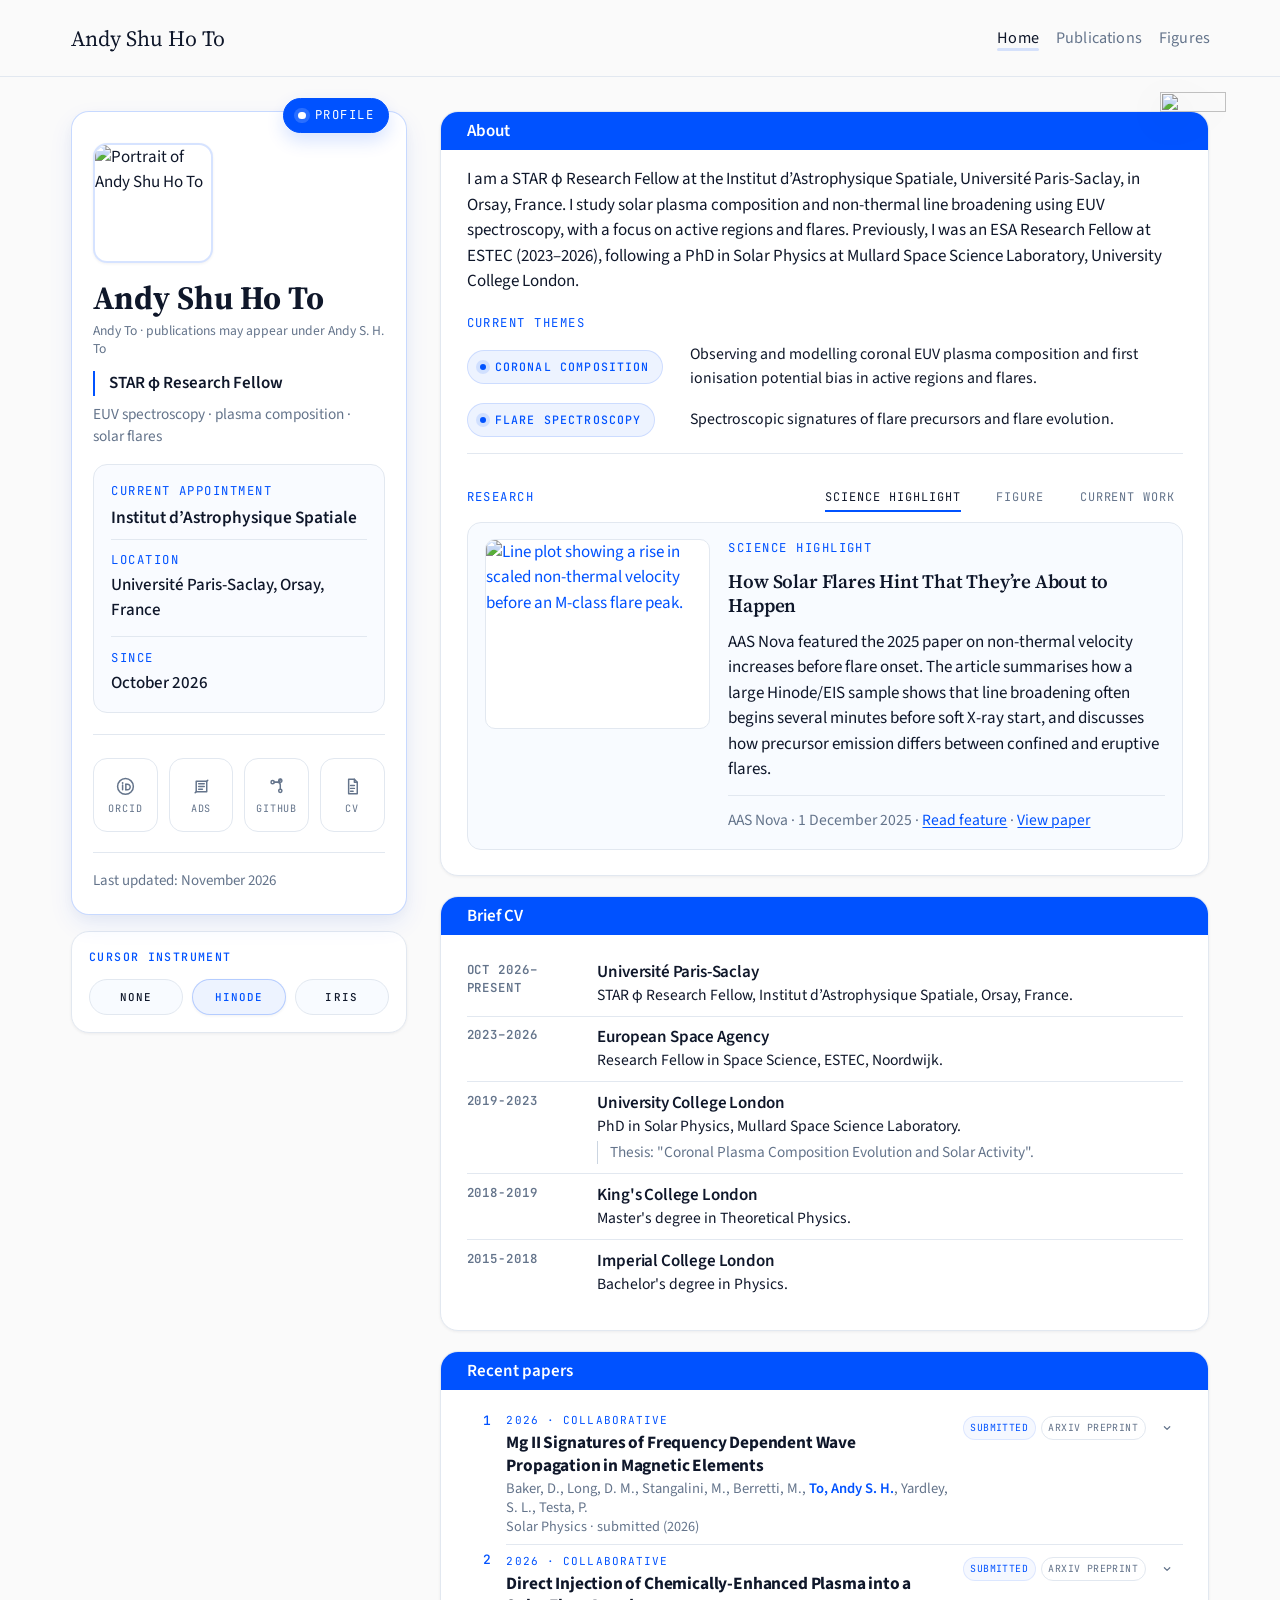
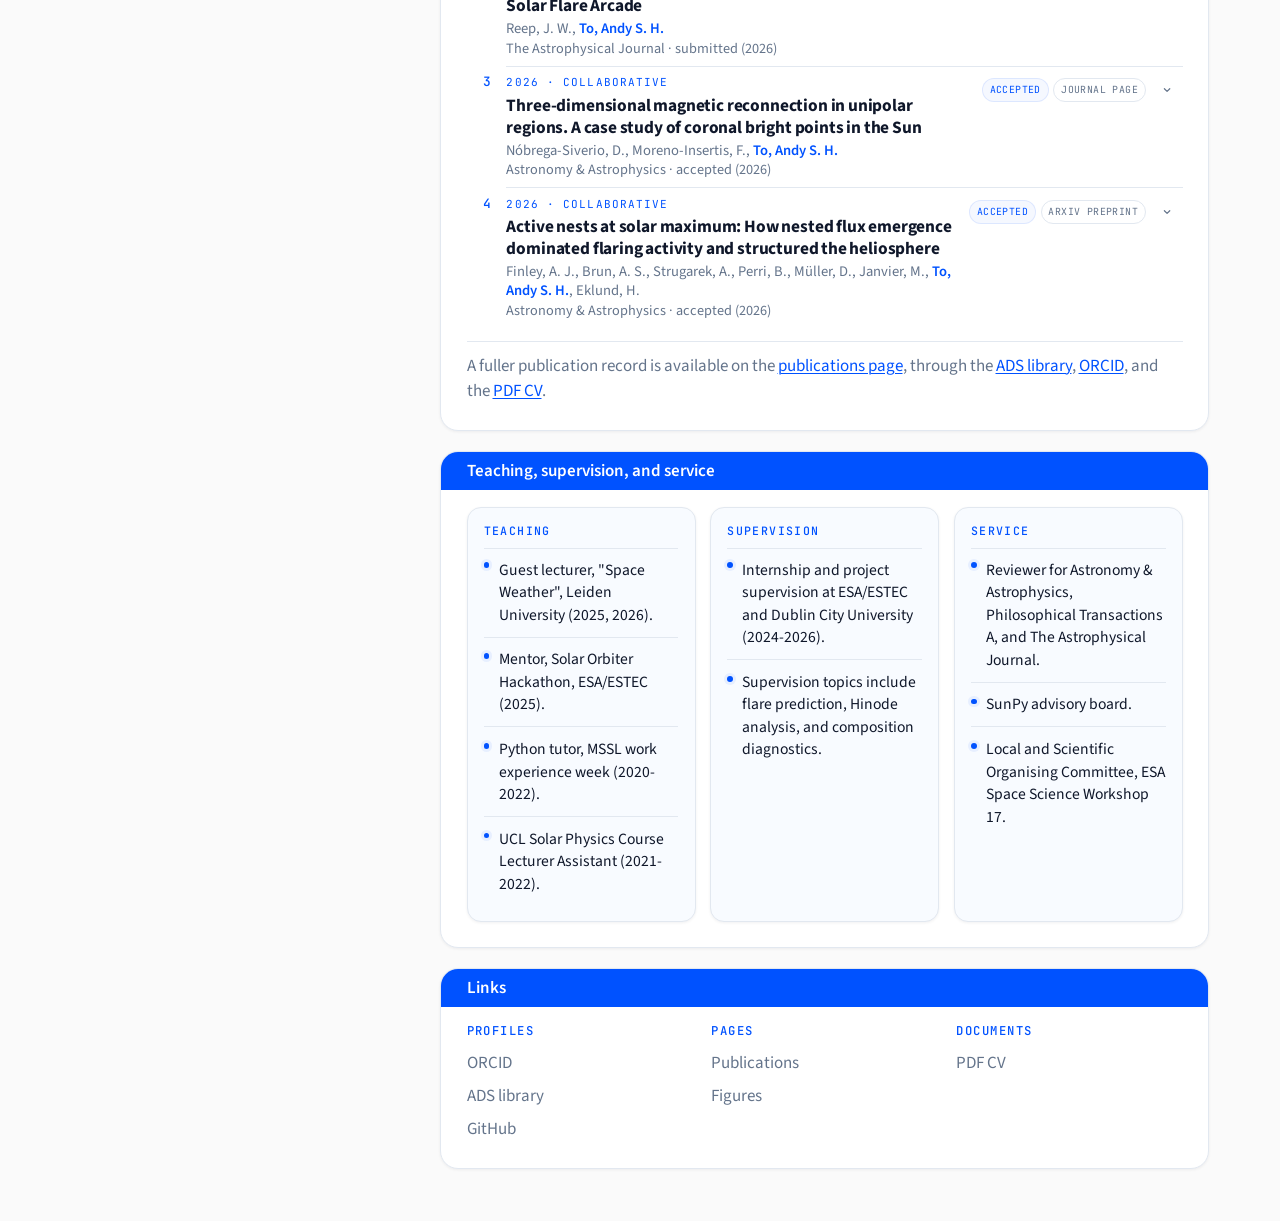
==== commit 083dcb02: "Match research tab underlines to label width" ====
--- a/index.html
+++ b/index.html
@@ -28,7 +28,7 @@
 <link href="https://fonts.googleapis.com" rel="preconnect"/>
 <link crossorigin="" href="https://fonts.gstatic.com" rel="preconnect"/>
 <link href="https://fonts.googleapis.com/css2?family=JetBrains+Mono:wght@500&amp;family=Source+Sans+3:wght@400;600;700&amp;family=Source+Serif+4:wght@400;600&amp;display=swap" rel="stylesheet"/>
-<link href="./style.css?v=20261106-tab-underline-balanced" rel="stylesheet"/>
+<link href="./style.css?v=20261106-text-width-underline" rel="stylesheet"/>
 <script type="application/ld+json">{
       "@context": "https://schema.org",
       "@graph": [
--- a/style.css
+++ b/style.css
@@ -1334,6 +1334,7 @@
 }
 
 .research-highlight__tab {
+  position: relative;
   min-height: 0;
   padding: 0.2rem 0.45rem 0.29rem;
   border: 0;
@@ -1351,14 +1352,25 @@
     border-color var(--motion-fast) ease;
 }
 
+.research-highlight__tab::after {
+  content: "";
+  position: absolute;
+  left: 0.45rem;
+  right: 0.45rem;
+  bottom: -2px;
+  height: 2px;
+  background: var(--tab-underline, transparent);
+  transition: background-color var(--motion-fast) ease;
+}
+
 .research-highlight__tab:hover,
 .research-highlight__tab:focus-visible {
   color: var(--text);
-  border-color: rgba(0, 82, 255, 0.16);
+  --tab-underline: rgba(0, 82, 255, 0.16);
 }
 
 .research-highlight__tab.is-active {
-  border-color: var(--accent);
+  --tab-underline: var(--accent);
   color: var(--text);
   box-shadow: none;
 }
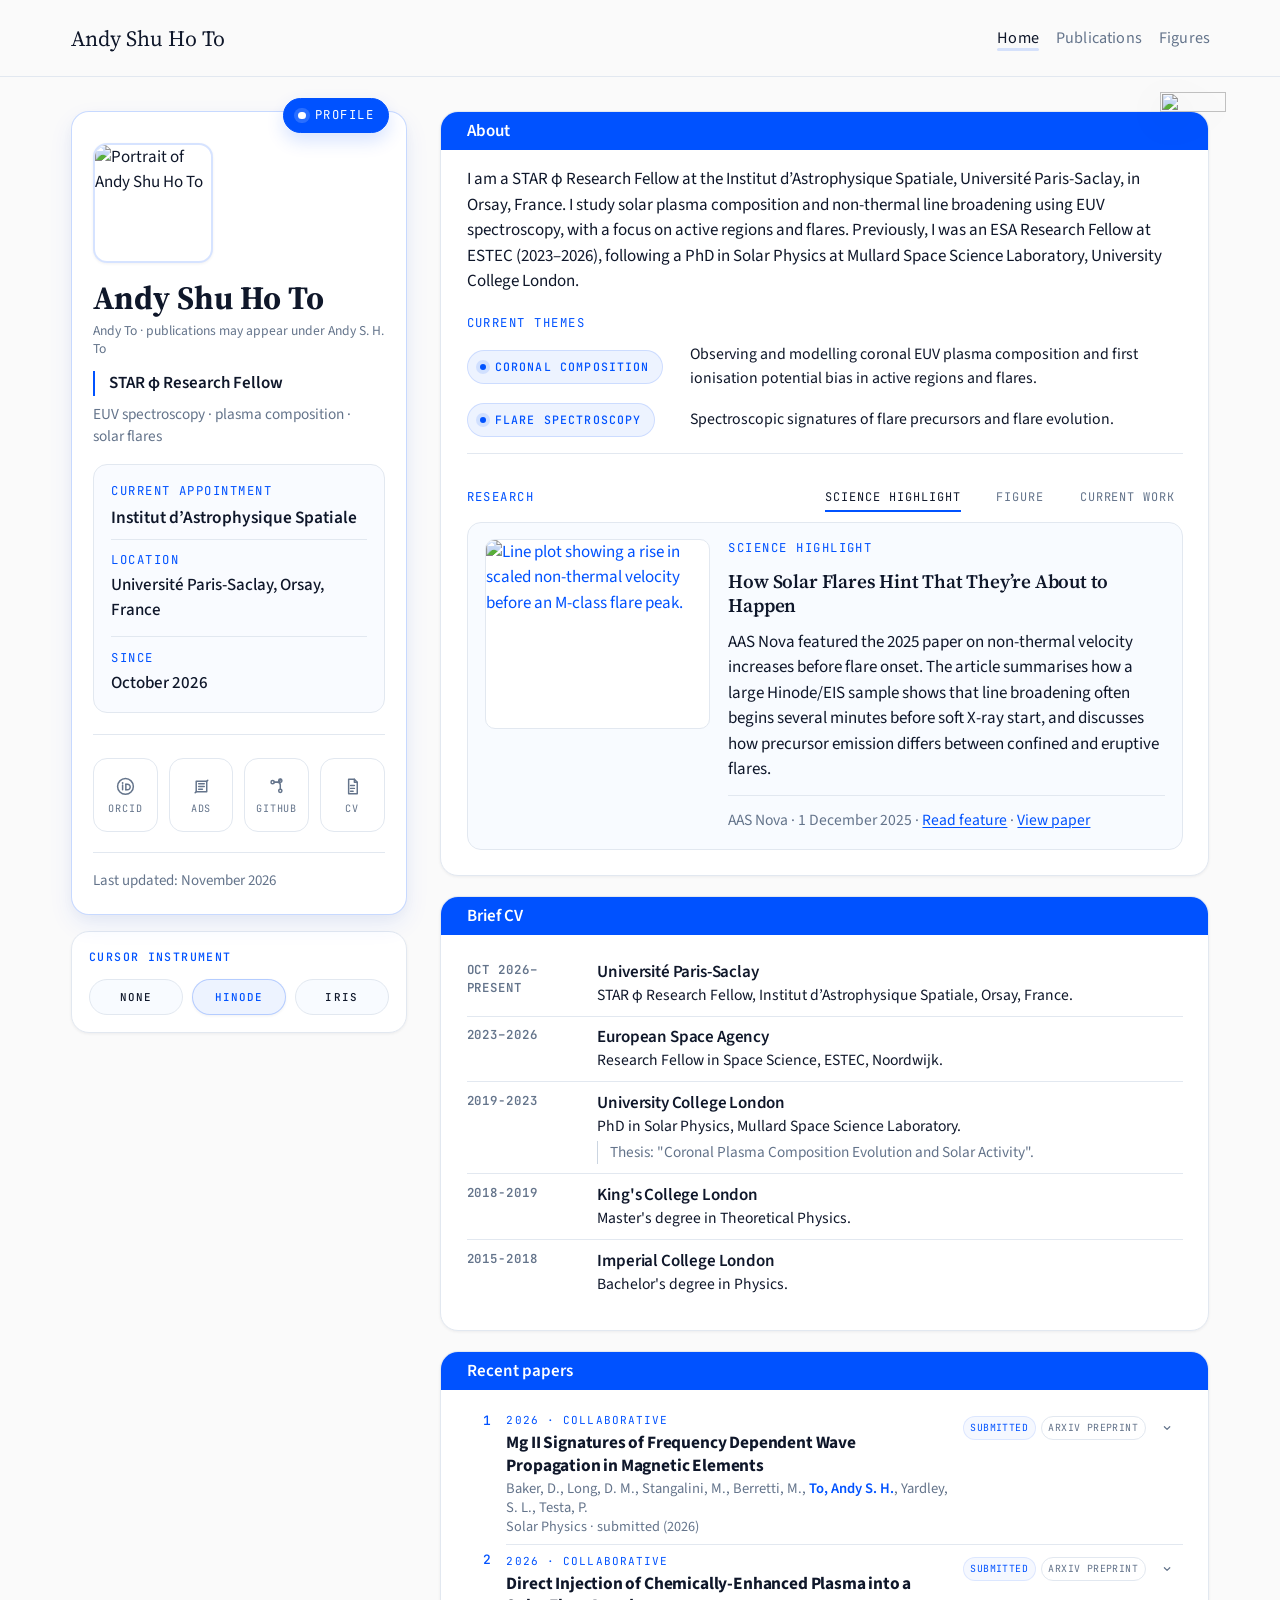
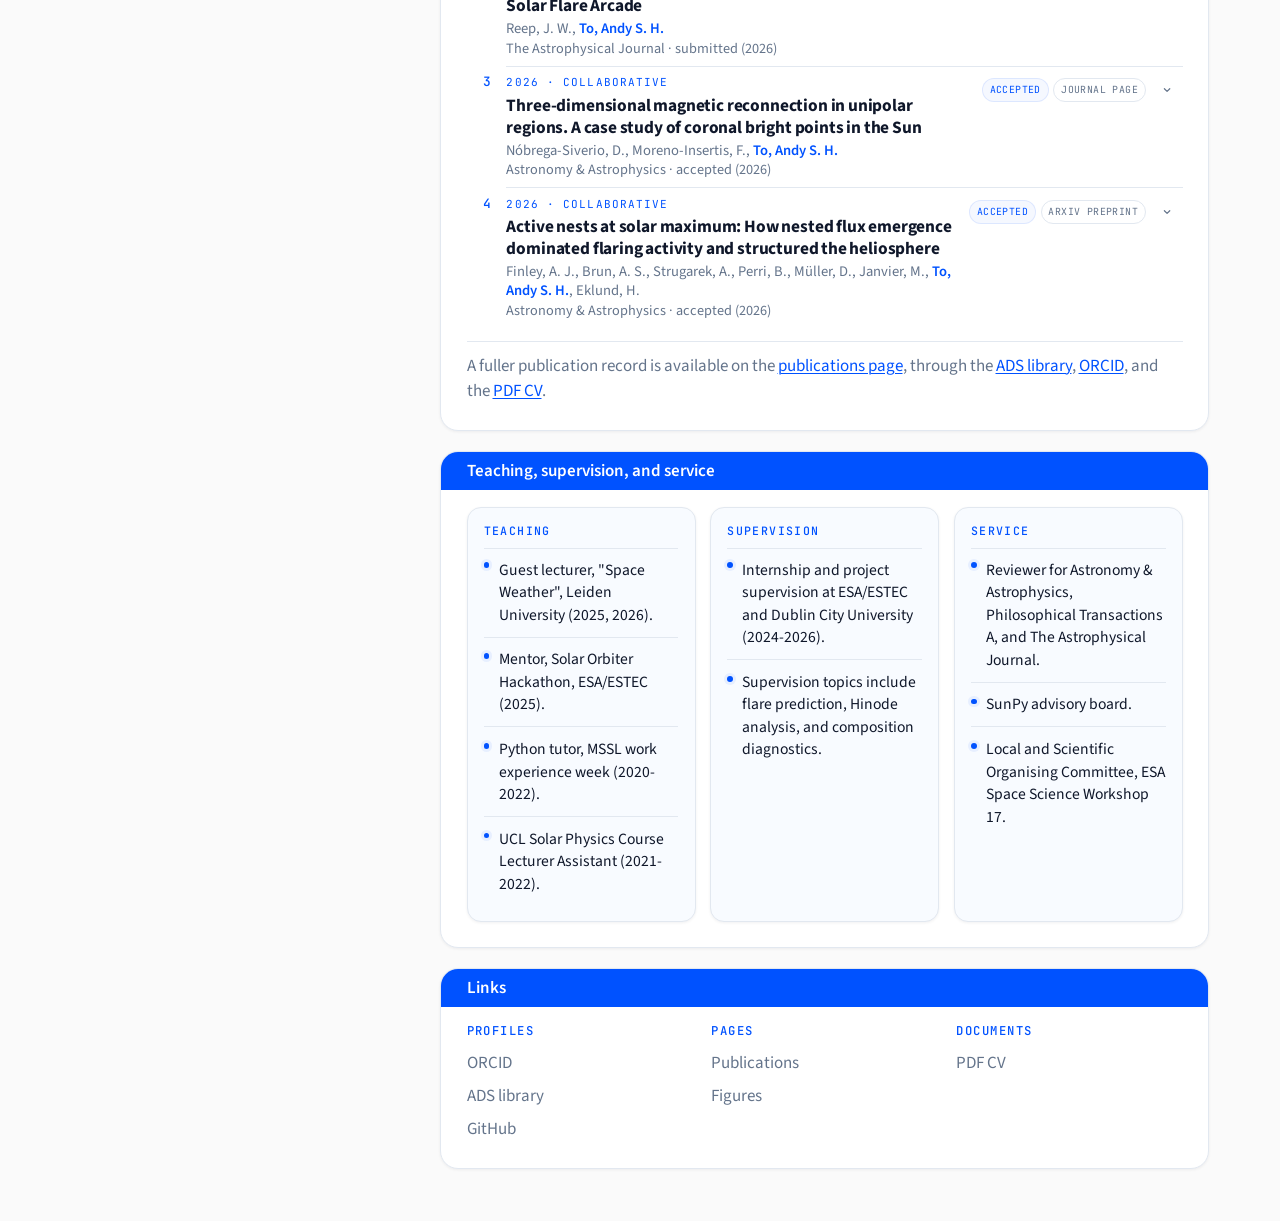
==== commit 5c88df24: "Clarify direct plasma injection in figure highlight" ====
--- a/index.html
+++ b/index.html
@@ -302,7 +302,8 @@
                           interpretation proposed for the 2017 September 10 flare:
                           low-FIP-bias chromospheric evaporation fills the lower
                           flare loops, while high-FIP-bias plasma from reconnection
-                          downflows remains concentrated near the loop top.
+                          downflows is directly injected to the loop top.
+                          See <a href="https://arxiv.org/abs/2610.28961" rel="noreferrer noopener" target="_blank">Reep &amp; To (2026)</a> for the direct-injection modelling follow-up.
                         </p>
 <p class="research-highlight__meta">
                           Astronomy &amp; Astrophysics, 2024 ·
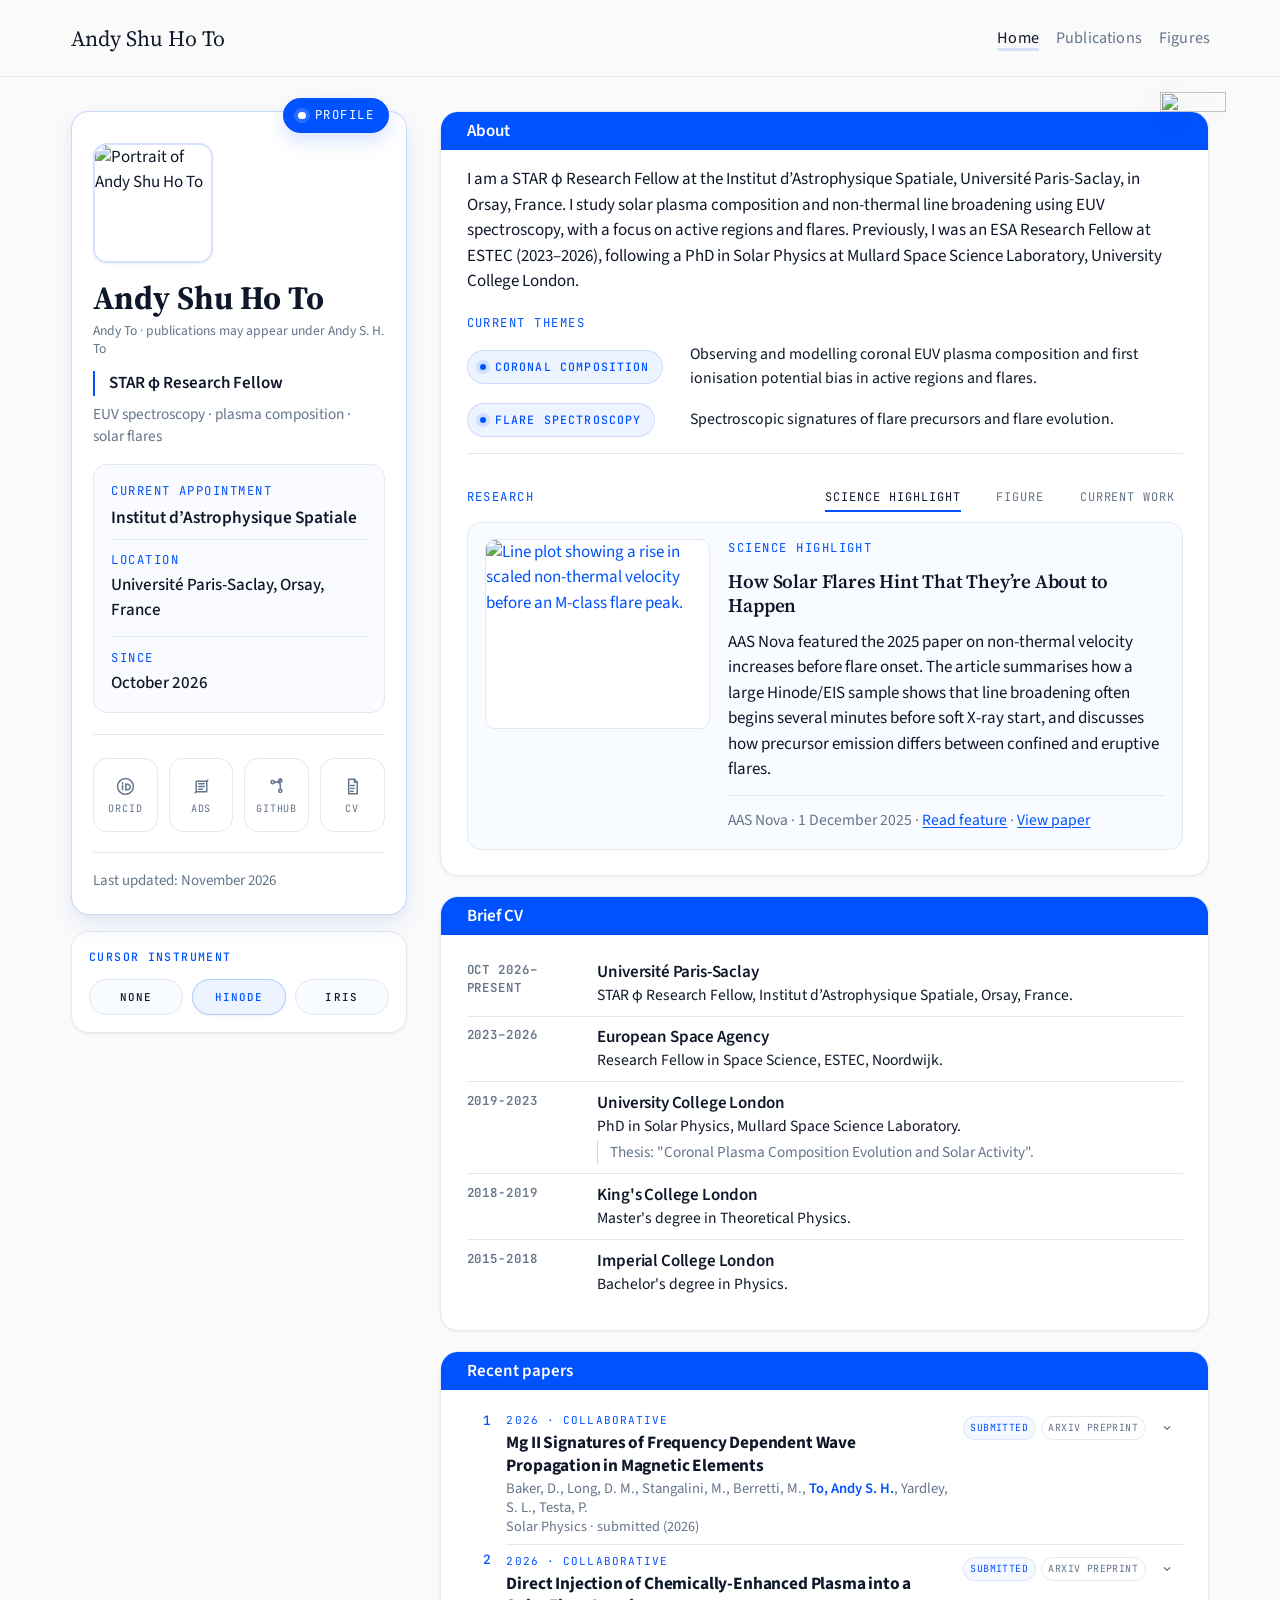
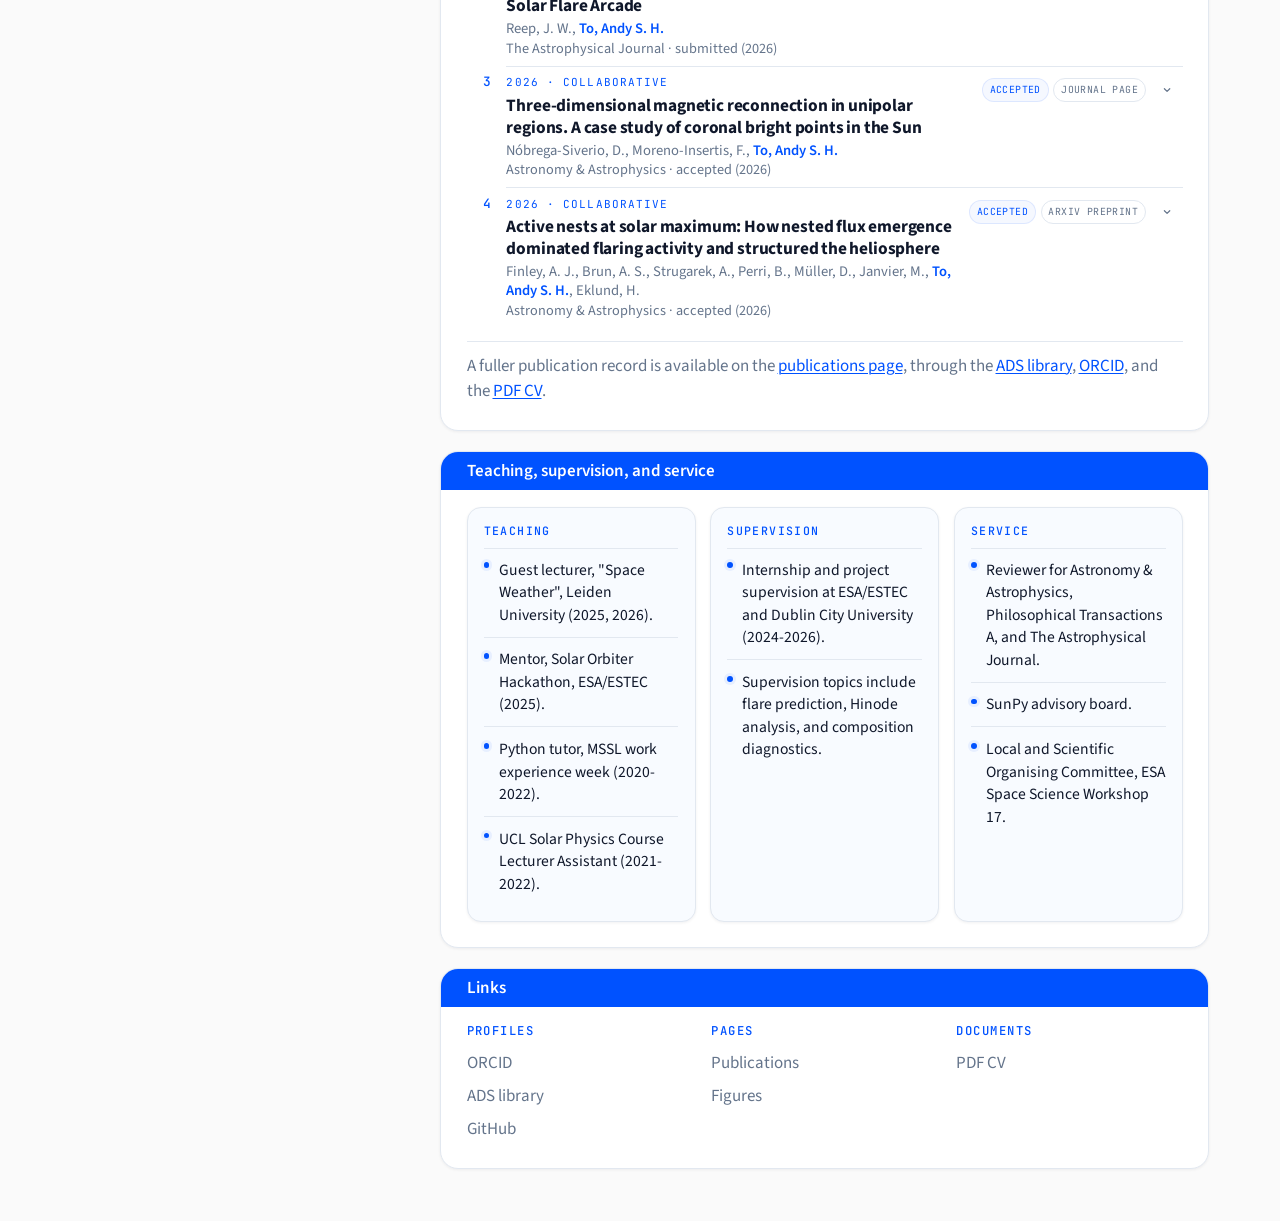
==== commit 796af05b: "Highlight teaching and student supervision in current work" ====
--- a/index.html
+++ b/index.html
@@ -347,17 +347,15 @@
 </dd>
 </div>
 <div class="fact-grid__item">
-<dt>Observing time</dt>
+<dt>Teaching &amp; supervision</dt>
 <dd class="fact-grid__detail">
 <div class="fact-grid__entry">
-<p class="fact-grid__headline">JVLA S-band programme</p>
-<p>
-                    PI for observations on the correlation between solar
-                    abundances and F10.7 radio emission.
-                  </p>
-<p class="fact-grid__support">
-                    Joint observations with GREGOR, SST, IRIS, and Hinode.
-                  </p>
+<p class="fact-grid__headline">Guest lecturer</p>
+<p>"Space Weather", Leiden University (2025–2026).</p>
+</div>
+<div class="fact-grid__entry">
+<p class="fact-grid__headline">Student supervision</p>
+<p>Internships and projects at ESA/ESTEC and Dublin City University (2024–2026).</p>
 </div>
 </dd>
 </div>
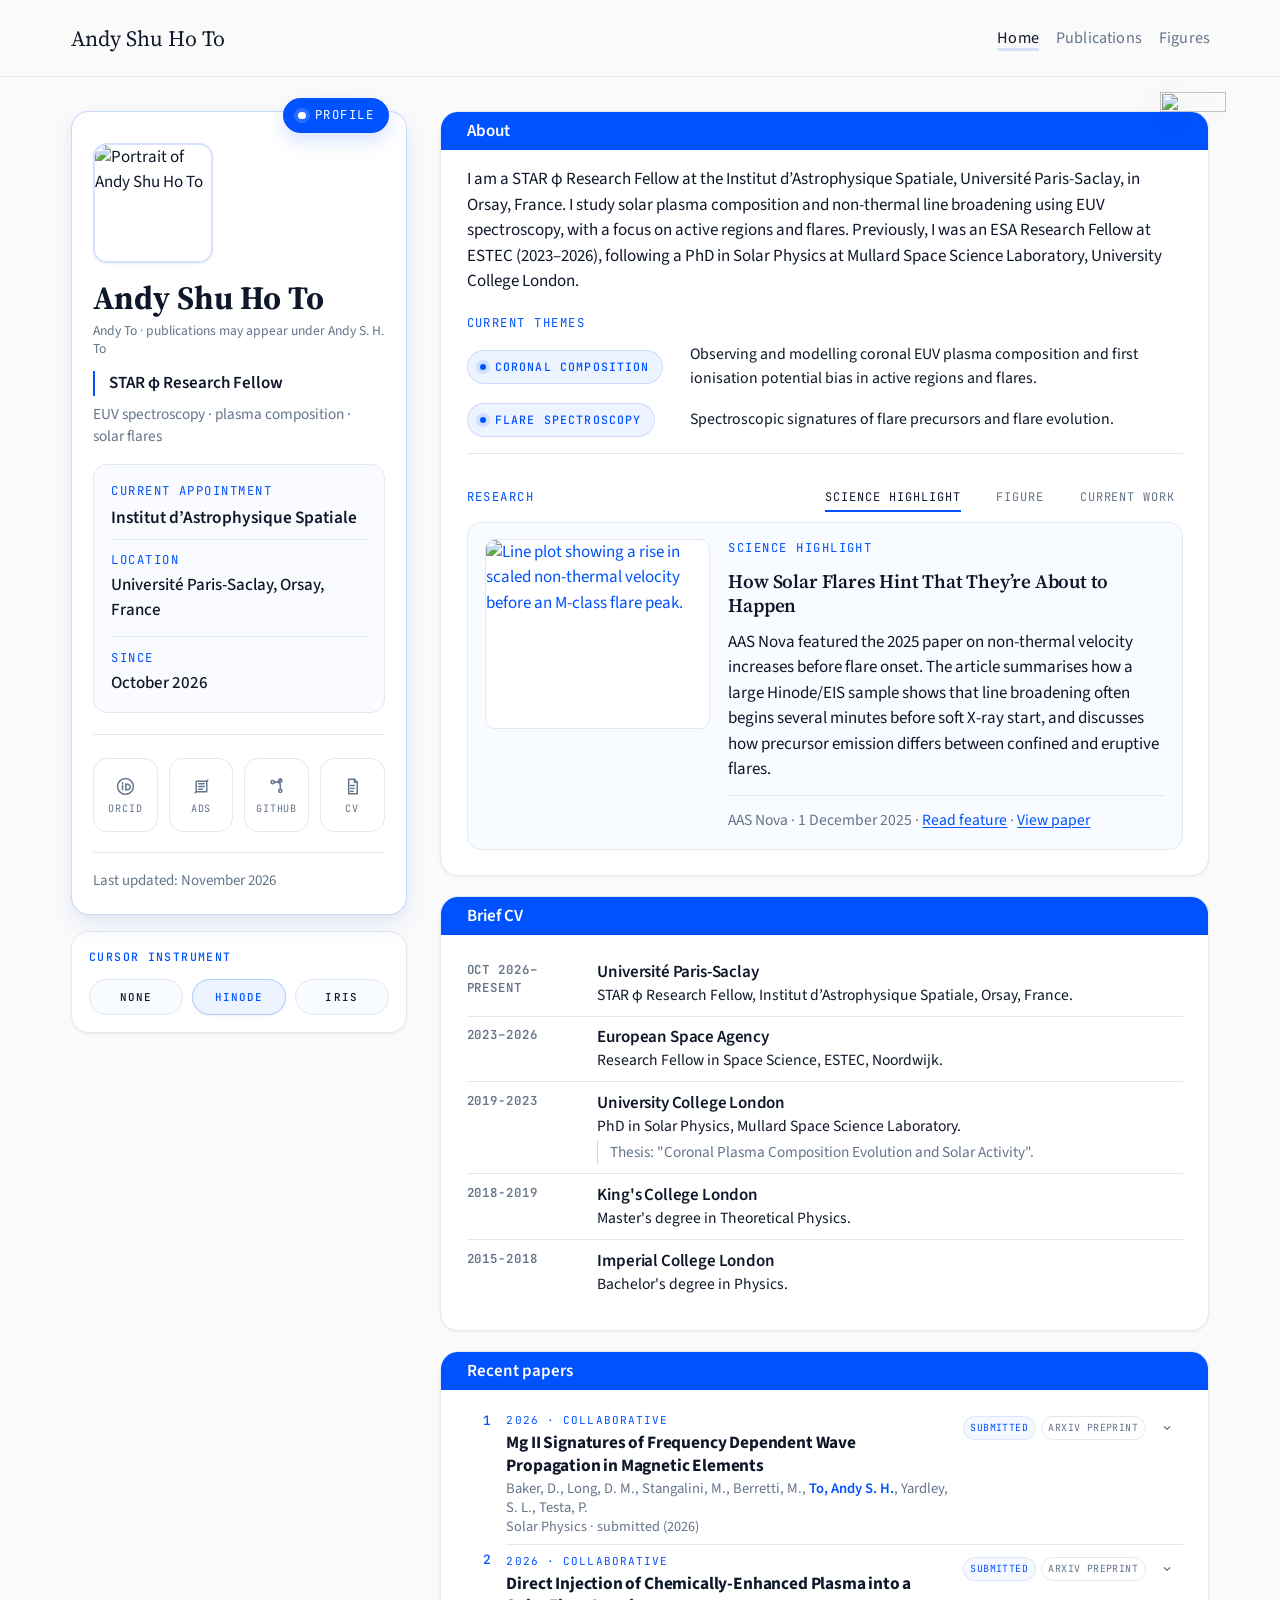
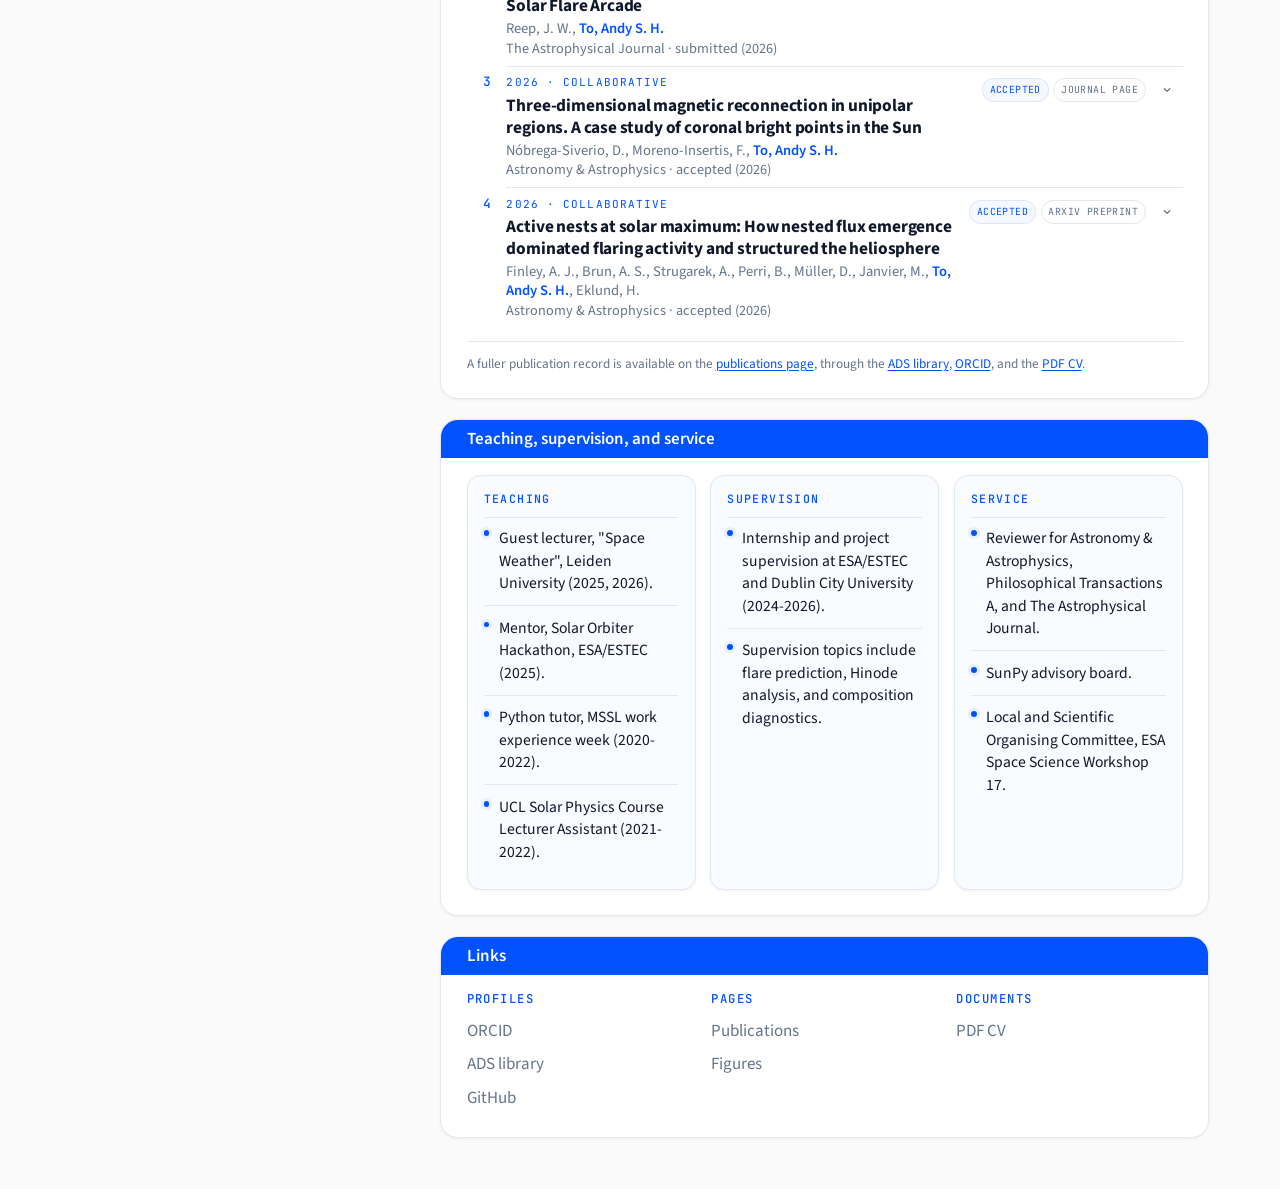
==== commit 908ef445: "Style homepage publication note as supplementary text" ====
--- a/index.html
+++ b/index.html
@@ -28,7 +28,7 @@
 <link href="https://fonts.googleapis.com" rel="preconnect"/>
 <link crossorigin="" href="https://fonts.gstatic.com" rel="preconnect"/>
 <link href="https://fonts.googleapis.com/css2?family=JetBrains+Mono:wght@500&amp;family=Source+Sans+3:wght@400;600;700&amp;family=Source+Serif+4:wght@400;600&amp;display=swap" rel="stylesheet"/>
-<link href="./style.css?v=20261106-text-width-underline" rel="stylesheet"/>
+<link href="./style.css?v=20261110-supplementary-note" rel="stylesheet"/>
 <script type="application/ld+json">{
       "@context": "https://schema.org",
       "@graph": [
@@ -355,7 +355,7 @@
 </div>
 <div class="fact-grid__entry">
 <p class="fact-grid__headline">Student supervision</p>
-<p>Internships and projects at ESA/ESTEC and Dublin City University (2024–2026).</p>
+<p>Supervised 7 students through internships and research projects at ESA/ESTEC and Dublin City University (2024–2026).</p>
 </div>
 </dd>
 </div>
--- a/style.css
+++ b/style.css
@@ -2053,6 +2053,8 @@
 #selected-publications .content-note {
   margin-top: 0.75rem;
   padding-top: 0.7rem;
+  font-size: 0.78rem;
+  line-height: 1.45;
 }
 
 #current-work .fact-grid {
